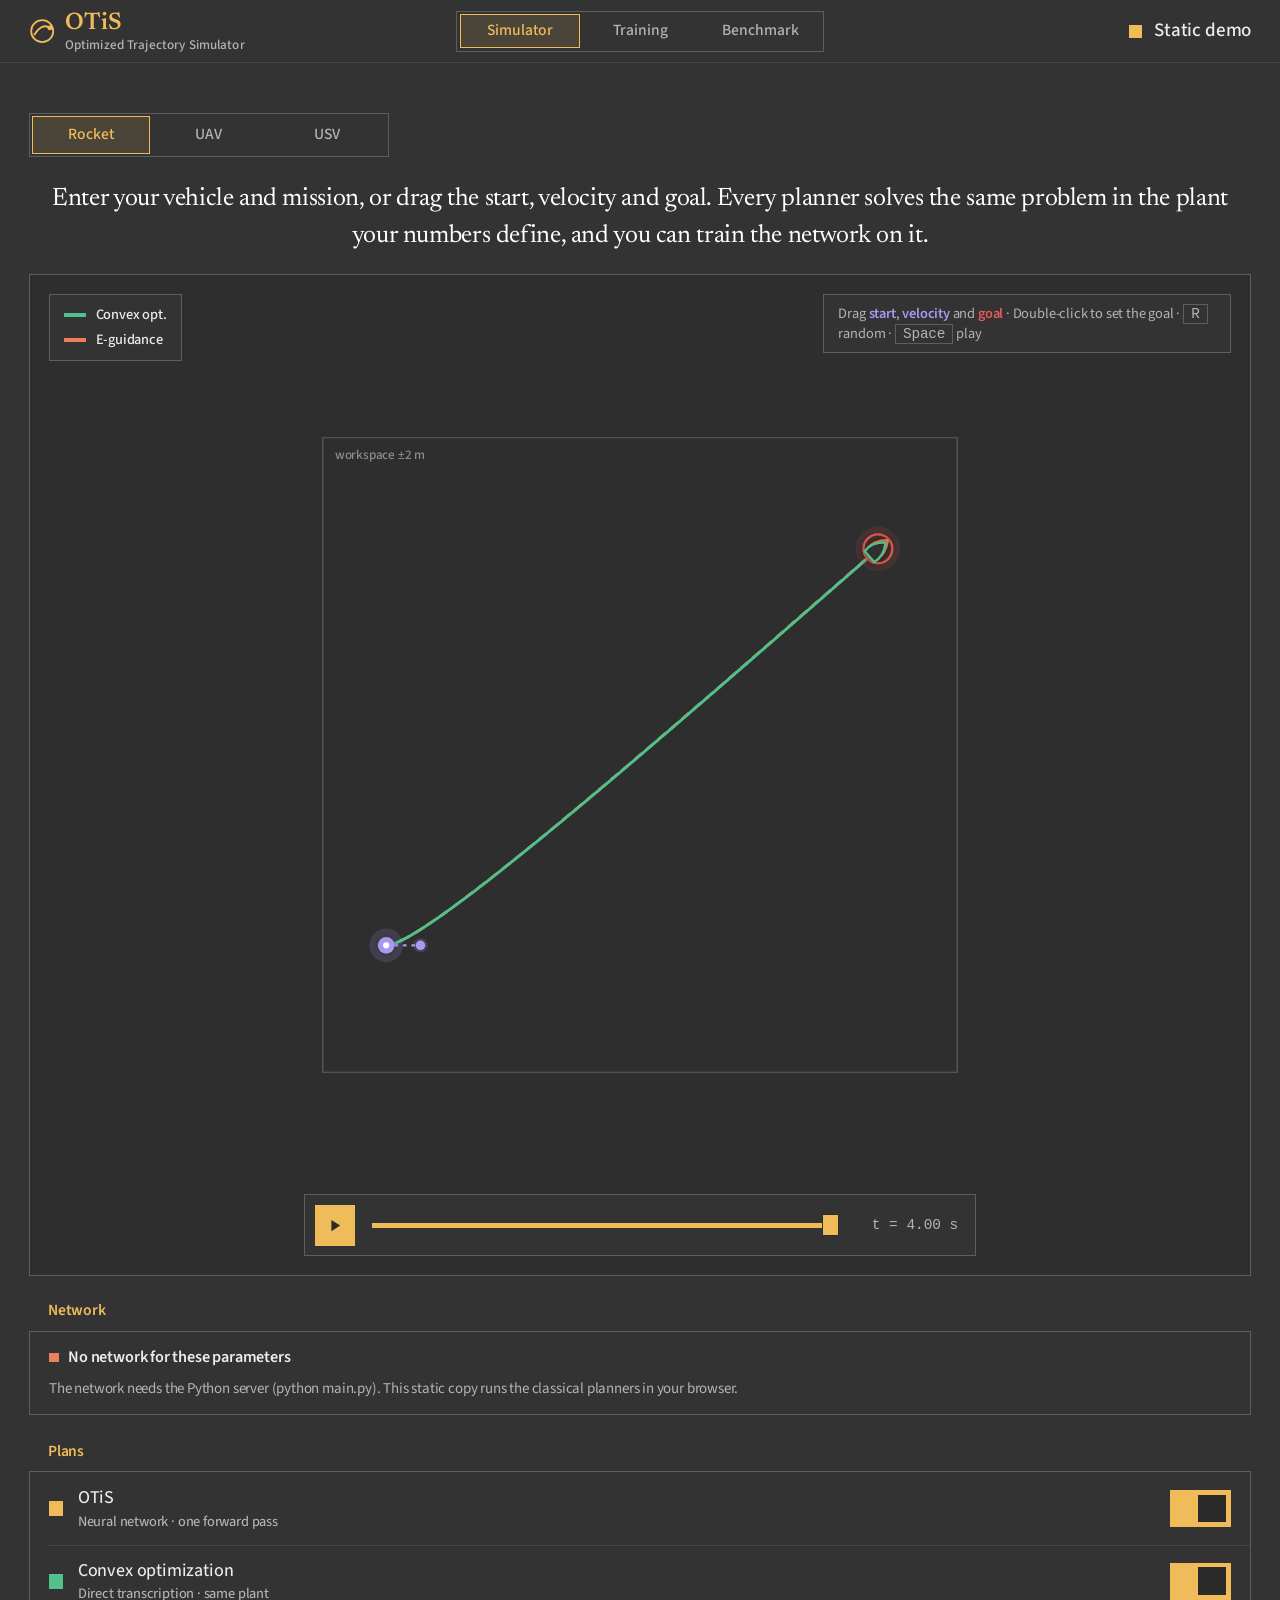
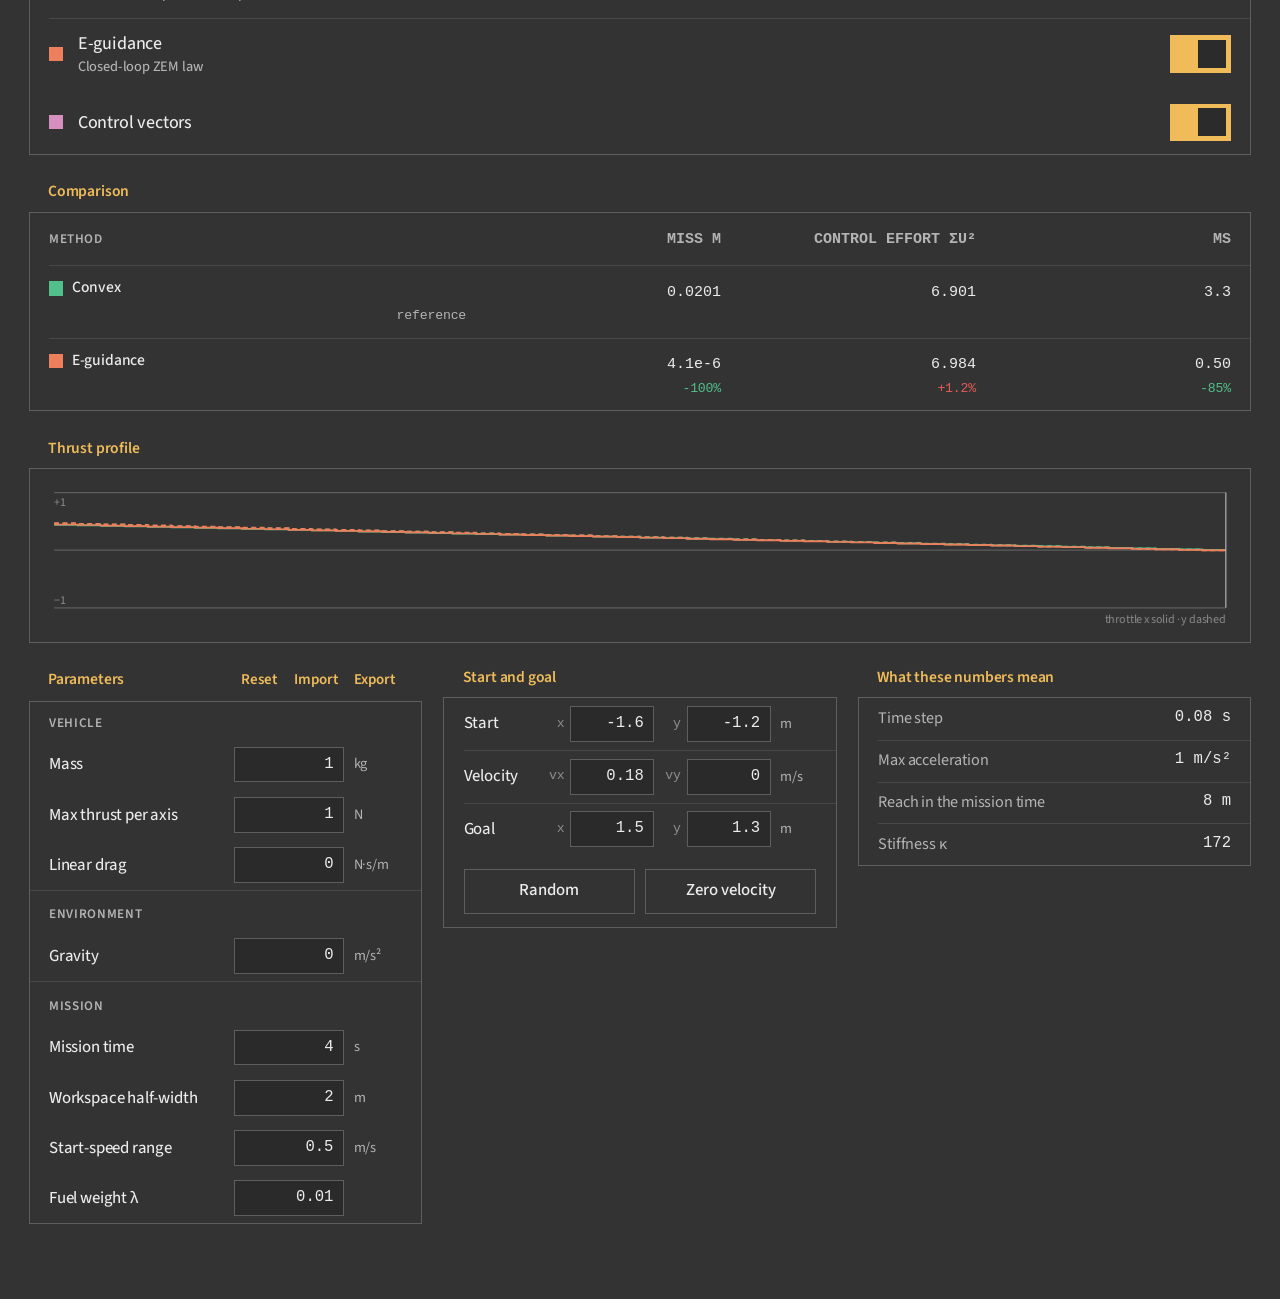
==== docs/index.html @ 578c7965 "Initial commit: OTiS (Optimized Trajectory Simulator)" ====
<!doctype html>
<html lang="en">
<head>
  <meta charset="utf-8">
  <meta name="viewport" content="width=device-width, initial-scale=1">
  <title>OTiS</title>
  <meta name="color-scheme" content="dark">
  <meta name="theme-color" content="#333333">
  <link rel="preconnect" href="https://fonts.googleapis.com">
  <link rel="preconnect" href="https://fonts.gstatic.com" crossorigin>
  <link href="https://fonts.googleapis.com/css2?family=Newsreader:opsz,wght@6..72,400..700&family=Source+Sans+3:ital,wght@0,400..700;1,400..700&display=swap" rel="stylesheet">
  <link rel="stylesheet" href="styles.css">
</head>
<body>
  <header class="navbar">
    <div class="nav-inner">
      <div class="brand">
        <svg viewBox="0 0 24 24" class="brand-mark" aria-hidden="true"><circle cx="12" cy="12" r="10" fill="none" stroke="currentColor" stroke-width="1.6"/><path d="M5 15 Q12 4 19 9" fill="none" stroke="currentColor" stroke-width="1.8" stroke-linecap="round"/><circle cx="19" cy="9" r="2.2" fill="currentColor"/></svg>
        <div class="brand-text"><span>OTiS</span><small>Optimized Trajectory Simulator</small></div>
      </div>
      <div class="segmented" id="tabs" role="tablist">
        <button role="tab" data-tab="simulator" class="active">Simulator</button>
        <button role="tab" data-tab="training">Training</button>
        <button role="tab" data-tab="benchmark">Benchmark</button>
        <span class="seg-thumb"></span>
      </div>
      <div class="status" id="status"><span class="dot"></span><span id="status-text">Connecting…</span></div>
    </div>
  </header>

  <main>
    <div class="nav-sub" id="nav-sub">
      <div class="segmented" id="vehicle-tabs" role="tablist" aria-label="Vehicle">
        <button data-vehicle="rocket" class="active">Rocket</button>
        <button data-vehicle="uav">UAV</button>
        <button data-vehicle="usv">USV</button>
        <span class="seg-thumb"></span>
      </div>
    </div>
    <!-- ======================= SIMULATOR ======================= -->
    <section class="view active" id="view-simulator">
      <div class="hero">
        <p id="sim-hero">Enter your vehicle and mission, or drag the start, velocity and goal. Every planner solves the same problem in the plant your numbers define, and you can train the network on it.</p>
      </div>
      <div class="layout three">
        <aside class="inspector params-panel" id="params-panel" aria-label="Parameters">
          <div class="group">
            <div class="group-title">Parameters
              <span class="title-actions">
                <button class="linkbtn" id="btn-reset" title="Restore this vehicle's preset">Reset</button>
                <button class="linkbtn" id="btn-import" title="Load a mission file">Import</button>
                <button class="linkbtn" id="btn-export" title="Save these parameters and the scenario as JSON">Export</button>
                <input type="file" id="import-file" accept="application/json,.json" hidden>
              </span>
            </div>
            <div id="param-groups"></div>
          </div>
          <div class="group">
            <div class="group-title">Start and goal</div>
            <div class="list">
              <div class="field-pair"><span class="pair-lab">Start</span>
                <label class="mini"><span>x</span><input class="num-in" data-sc="x0.0" type="text" inputmode="decimal"></label>
                <label class="mini"><span>y</span><input class="num-in" data-sc="x0.1" type="text" inputmode="decimal"></label><span class="unit">m</span></div>
              <div class="field-pair"><span class="pair-lab">Velocity</span>
                <label class="mini"><span>vx</span><input class="num-in" data-sc="x0.2" type="text" inputmode="decimal"></label>
                <label class="mini"><span>vy</span><input class="num-in" data-sc="x0.3" type="text" inputmode="decimal"></label><span class="unit">m/s</span></div>
              <div class="field-pair"><span class="pair-lab">Goal</span>
                <label class="mini"><span>x</span><input class="num-in" data-sc="goal.0" type="text" inputmode="decimal"></label>
                <label class="mini"><span>y</span><input class="num-in" data-sc="goal.1" type="text" inputmode="decimal"></label><span class="unit">m</span></div>
              <div class="row buttons"><button class="btn" id="btn-random">Random</button><button class="btn" id="btn-zero">Zero velocity</button></div>
            </div>
          </div>
          <div class="group">
            <div class="group-title">What these numbers mean</div>
            <div class="list" id="derived"></div>
          </div>
        </aside>

        <div class="stage card">
          <canvas id="sim-canvas"></canvas>
          <div class="legend glass" id="sim-legend"></div>
          <div class="hint glass" id="sim-hint">Drag <b class="c-start">start</b>, <b class="c-vel">velocity</b> and <b class="c-goal">goal</b> · Double-click to set the goal · <kbd>R</kbd> random · <kbd>Space</kbd> play</div>
          <div class="transport glass">
            <button class="icon-btn" id="play-btn" aria-label="Play"><svg viewBox="0 0 24 24"><path d="M8 5v14l11-7z"/></svg></button>
            <input type="range" id="time-slider" min="0" max="50" value="50" step="0.01" aria-label="Time">
            <span class="mono" id="time-label">t = 4.00 s</span>
          </div>
        </div>

        <aside class="inspector">
          <div class="group">
            <div class="group-title">Network</div>
            <div class="list" id="neural-card"></div>
          </div>

          <div class="group">
            <div class="group-title">Plans</div>
            <div class="list">
              <div id="method-list"></div>
              <label class="row"><span class="swatch thrust"></span><span class="grow">Control vectors</span><input type="checkbox" class="switch" id="show-thrust" checked></label>
            </div>
          </div>

          <div class="group">
            <div class="group-title">Comparison <span class="muted" id="opt-note"></span></div>
            <div class="list compare" id="compare"></div>
          </div>

          <div class="group">
            <div class="group-title">Thrust profile</div>
            <div class="list pad"><canvas id="thrust-canvas" height="120"></canvas></div>
          </div>

        </aside>
      </div>
    </section>

    <!-- ======================= TRAINING ======================= -->
    <section class="view" id="view-training">
      <div class="hero">
        <h1>Train a model for your vehicle.</h1>
      </div>
      <div class="layout">
        <div class="stage card">
          <canvas id="train-canvas"></canvas>
          <div class="badge glass" id="train-badge">Step 0</div>
          <div class="transport glass">
            <button class="icon-btn" id="evo-play" aria-label="Replay evolution"><svg viewBox="0 0 24 24"><path d="M8 5v14l11-7z"/></svg></button>
            <input type="range" id="evo-slider" min="0" max="0" value="0" step="1" aria-label="Training snapshot">
            <span class="mono" id="evo-label">live</span>
          </div>
        </div>
        <aside class="inspector">
          <div class="group">
            <div class="group-title">Plant <span class="muted">from the Simulator's parameters</span></div>
            <div class="list" id="train-plant"></div>
          </div>
          <div class="group">
            <div class="group-title">Model</div>
            <div class="list">
              <div class="row col">
                <div class="segmented small" id="size-seg"></div>
                <small class="muted" id="size-note"></small>
              </div>
              <div class="row"><span class="grow">Training steps</span><span class="mono" id="steps-val">6000</span></div>
              <div class="row slider-row"><input type="range" id="steps" min="500" max="30000" step="500" value="6000"></div>
              <div class="row buttons">
                <button class="btn primary" id="btn-train">Train</button>
                <button class="btn" id="btn-pause" disabled>Pause</button>
                <button class="btn" id="btn-stop" disabled>Stop</button>
              </div>
            </div>
          </div>
          <div class="group">
            <div class="group-title">Progress</div>
            <div class="list">
              <div class="row col">
                <div class="progress"><div id="progress-bar"></div></div>
              </div>
              <div class="kpis">
                <div class="kpi"><span class="kpi-val" id="k-loss">—</span><span class="kpi-lab">Validation loss</span></div>
                <div class="kpi"><span class="kpi-val" id="k-dist">—</span><span class="kpi-lab">Mean miss</span></div>
                <div class="kpi"><span class="kpi-val" id="k-rate">—</span><span class="kpi-lab">Steps / s</span></div>
                <div class="kpi"><span class="kpi-val" id="k-params">—</span><span class="kpi-lab">Parameters</span></div>
              </div>
            </div>
          </div>
          <div class="group">
            <div class="group-title">Loss <span class="muted">log scale</span></div>
            <div class="list pad"><canvas id="loss-canvas" height="180"></canvas>
              <div class="mini-legend"><span><i class="ln neural"></i>Validation loss</span><span><i class="ln convex"></i>Squared miss</span></div>
            </div>
          </div>
        </aside>
      </div>
      <div class="card table-card log-card">
        <div class="log-head">
          <h2>Training log <span class="muted" id="log-sub">updates live while training</span></h2>
          <div class="log-tools">
            <span class="muted small-lab">Every</span>
            <div class="segmented" id="log-every">
              <button data-every="100">100</button><button data-every="250" class="active">250</button><button data-every="500">500</button><button data-every="1000">1000</button>
            </div>
            <span class="muted small-lab">steps</span>
            <button class="btn" id="log-csv">Export CSV</button>
          </div>
        </div>
        <div class="table-wrap log-wrap"><table id="log-table"></table></div>
        <small class="muted log-foot">Validation metrics are measured on the same fixed set of unseen missions at every row. Δ val is the change from the row below. Time excludes compilation and pauses.</small>
      </div>
    </section>

    <!-- ======================= BENCHMARK ======================= -->
    <section class="view" id="view-benchmark">
      <div class="hero">
        <h1>Measured against the status quo.</h1>
        <p>Thousands of unseen missions, scored by the same simulator. The convex solver is how flight systems solve this class of problem. The exact optimum is the referee.</p>
      </div>
      <div id="bench-empty" class="card empty">No benchmark yet. Run <code>python main.py --benchmark</code>, then reload.</div>
      <div id="bench" hidden>
        <div class="tiles" id="bench-tiles"></div>
        <div class="card table-card">
          <h2>Problem definition</h2>
          <dl class="defs" id="problem-def"></dl>
        </div>
        <div class="card table-card">
          <h2>Head-to-head</h2>
          <div class="table-wrap"><table id="bench-table"></table></div>
        </div>
        <div class="card table-card">
          <h2>Numerical deltas</h2>
          <div class="table-wrap"><table id="delta-table"></table></div>
          <div class="delta-legend"><span><i class="good-sw"></i>green = better for the first method</span><span><i class="bad-sw"></i>red = worse for the first method</span><span class="muted">ΔJ % is a ratio of means: (mean J<sub>a</sub> − mean J<sub>b</sub>) / mean J<sub>b</sub>. Lower is better in every column.</span></div>
        </div>
        <div class="two">
          <div class="card table-card">
            <h2>Cross-validation</h2>
            <ul class="checks" id="cv-list"></ul>
          </div>
          <div class="card table-card">
            <h2>Compute per plan</h2>
            <div class="bars" id="time-bars"></div>
          </div>
        </div>
        <p class="footnote" id="bench-foot"></p>
      </div>
    </section>
  </main>

  <div class="toast glass" id="toast"></div>
  <script src="plant.js"></script>
  <script src="app.js"></script>
</body>
</html>
---- docs/styles.css ----
/* UI scale 1.2 applied to all px sizes. OTiS — charcoal #333 with a gold #f0bc5a accent and hairline outlines. */

:root {
  /* Dark charcoal page, warm gold accent, thin outlines instead of shadows
     (inspired by Wolfram|Alpha's home page). */
  --bg: #333333;
  --bg-elev: #333333;          /* boxes sit on the page, separated by a line */
  --bg-input: #2a2a2a;
  --fill: rgba(255, 255, 255, 0.06);
  --fill-2: rgba(255, 255, 255, 0.11);
  --label: #ececec;
  --label-2: #b4b4b4;
  --label-3: #8c8c8c;
  --line: #5e5e5e;             /* the thin box outline */
  --line-strong: #7a7a7a;
  --sep: #474747;              /* rows inside a box */
  --glass: #333333;
  --glass-border: #5e5e5e;
  --nav: #333333;
  --shadow: none;

  --accent: #f0bc5a;
  --on-accent: #2b2b2b;
  --blue: #f0bc5a;             /* OTiS network path = brand gold */
  --purple: #a898f2;           /* start marker, velocity */
  --green: #52c08a;            /* convex optimization */
  --orange: #ee7f5c;           /* E-guidance */
  --red: #e65b55;              /* goal */
  --pink: #d78fbd;             /* control vectors */
  --indigo: #a898f2;
  --teal: #55b6cc;             /* pursuit */
  --yellow: #f6d27f;
  --navy: #f0bc5a;

  --canvas-bg: #2e2e2e;
  --grid: rgba(255, 255, 255, 0.05);
  --grid-strong: #5e5e5e;

  --radius-xl: 0;
  --radius-l: 0;
  --radius-m: 0;
  --font: "Source Sans 3", "Segoe UI", system-ui, sans-serif;
  --serif: "Newsreader", "Iowan Old Style", "Palatino Linotype", Palatino, serif;
  --mono: ui-monospace, "SF Mono", "JetBrains Mono", Menlo, Consolas, monospace;
  --ease: cubic-bezier(.25, .1, .25, 1);
  --spring: cubic-bezier(.34, 1.36, .64, 1);
}

* { box-sizing: border-box; }
html, body { margin: 0; }
body {
  background: var(--bg);
  color: var(--label);
  font-family: var(--font);
  font-size: 18px;
  line-height: 1.4;
  letter-spacing: -0.01em;
  -webkit-font-smoothing: antialiased;
  -moz-osx-font-smoothing: grayscale;
}
button, input { font: inherit; color: inherit; }
.mono { font-family: var(--mono); font-size: 15.6px; font-variant-numeric: tabular-nums; letter-spacing: 0; }
.muted { color: var(--label-2); font-weight: 400; }
small { display: block; color: var(--label-2); font-size: 14.4px; margin-top: 1px; }
code, kbd { font-family: var(--mono); font-size: 14.4px; background: var(--fill); padding: 1px 7.2px; border-radius: 0; }

/* ---------- navigation bar (translucent material) ---------- */
.navbar {
  position: sticky; top: 0; z-index: 20;
  background: var(--nav);
  backdrop-filter: saturate(180%) blur(24px);
  -webkit-backdrop-filter: saturate(180%) blur(24px);
  border-bottom: 0.5px solid var(--sep);
}
.nav-inner {
  max-width: 1728px; margin: 0 auto; height: 62.4px; padding: 0 28.8px;
  display: grid; grid-template-columns: 1fr auto 1fr; align-items: center; gap: 19.2px;
}
.brand { display: flex; align-items: center; gap: 9.6px; font-weight: 600; font-size: 20.4px; letter-spacing: -0.02em; }
.brand-text { display: flex; flex-direction: column; line-height: 1.15; }
.brand-text span { font-family: var(--serif); font-size: 24px; letter-spacing: 0.02em; }
.brand-text small { margin: 0; font-size: 13.2px; font-weight: 500; color: var(--label-2); letter-spacing: 0.01em; }
.brand-mark { width: 26.4px; height: 26.4px; color: var(--accent); }
.status { justify-self: end; display: flex; align-items: center; gap: 9.6px; font-size: 15.6px; color: var(--label-2); }
.status .dot { width: 9.6px; height: 9.6px; border-radius: 0; background: var(--label-3); transition: background .3s; }
.status.live .dot { background: var(--green); box-shadow: 0 0 0 0 var(--green); animation: pulse 1.6s infinite; }
.status.ready .dot { background: var(--blue); }
.status.warn .dot { background: var(--orange); }
@keyframes pulse { 0% { box-shadow: 0 0 0 0 rgba(52,199,89,.5);} 70% { box-shadow: 0 0 0 8.4px rgba(52,199,89,0);} 100% { box-shadow: 0 0 0 0 rgba(52,199,89,0);} }

/* ---------- segmented control ---------- */
.segmented {
  position: relative; display: inline-grid; grid-auto-flow: column; grid-auto-columns: 1fr;
  background: var(--fill); border-radius: 0; padding: 2.4px; isolation: isolate;
}
.segmented button {
  position: relative; z-index: 1; border: 0; background: none; cursor: pointer;
  padding: 6px 21.6px; font-size: 15.6px; font-weight: 500; border-radius: 0; color: var(--label);
  transition: color .2s var(--ease); white-space: nowrap;
}
.segmented .seg-thumb {
  position: absolute; z-index: 0; top: 2.4px; bottom: 2.4px; left: 2.4px; border-radius: 0;
  background: var(--bg-elev); box-shadow: 0 3.6px 9.6px rgba(0,0,0,.12), 0 3.6px 1px rgba(0,0,0,.04);
  transition: transform .35s var(--spring), width .35s var(--spring);
}
.segmented.small { display: grid; width: 100%; }
.segmented.small button { padding: 6px 4.8px; font-size: 14.4px; min-width: 0; overflow: hidden; text-overflow: ellipsis; }
.layout > * { min-width: 0; }

/* ---------- views ---------- */
main { max-width: 1728px; margin: 0 auto; padding: 0 28.8px 76.8px; }
.view { display: none; animation: fade .45s var(--ease); }
.view.active { display: block; }
@keyframes fade { from { opacity: 0; transform: translateY(7.2px); } to { opacity: 1; transform: none; } }

.hero { text-align: center; padding: 52.8px 0 33.6px; }
.hero h1 { font-size: clamp(38.4px, 4.2vw, 62.4px); line-height: 1.07; font-weight: 650; letter-spacing: -0.025em; margin: 0 0 14.4px; font-family: var(--serif); }
.hero p { max-width: 864px; margin: 0 auto; font-size: 22.8px; line-height: 1.45; color: var(--label-2); letter-spacing: -0.015em; }

.layout { display: grid; grid-template-columns: minmax(0, 1fr) 468px; gap: 24px; align-items: start; }
@media (max-width: 1296px) { .layout { grid-template-columns: 1fr; } }

.card { background: var(--bg-elev); border-radius: 0; box-shadow: var(--shadow); }
.glass {
  background: var(--glass);
  backdrop-filter: saturate(180%) blur(28.8px);
  -webkit-backdrop-filter: saturate(180%) blur(28.8px);
  border: 0.5px solid var(--glass-border);
  box-shadow: 0 4.8px 21.6px rgba(0,0,0,.08);
}

/* ---------- stage ---------- */
.stage { position: relative; overflow: hidden; aspect-ratio: 1 / 0.82; width: 100%; }
.stage canvas { position: absolute; inset: 0; width: 100%; height: 100%; display: block; touch-action: none; }
#sim-canvas { cursor: crosshair; }
#sim-canvas.grab { cursor: grab; }
#sim-canvas.grabbing { cursor: grabbing; }
.legend { position: absolute; top: 19.2px; left: 19.2px; border-radius: 0; padding: 9.6px 14.4px; display: flex; flex-direction: column; gap: 4.8px; font-size: 14.4px; font-weight: 500; }
.legend span { display: flex; align-items: center; gap: 9.6px; }
.legend i { width: 21.6px; height: 3.6px; border-radius: 0; display: inline-block; }
.hint { position: absolute; top: 19.2px; right: 19.2px; border-radius: 0; padding: 8.4px 14.4px; font-size: 14.4px; color: var(--label-2); max-width: 408px; transition: opacity .4s; }
.hint b { font-weight: 600; }
.c-start { color: var(--purple); } .c-goal { color: var(--red); } .c-vel { color: var(--indigo); }
.badge { position: absolute; top: 19.2px; left: 19.2px; border-radius: 0; padding: 8.4px 14.4px; font-size: 15.6px; font-weight: 600; font-variant-numeric: tabular-nums; }
.transport {
  position: absolute; left: 50%; bottom: 19.2px; transform: translateX(-50%);
  width: min(672px, calc(100% - 38.4px)); border-radius: 0; padding: 9.6px 16.8px 9.6px 9.6px;
  display: flex; align-items: center; gap: 14.4px;
}
.transport .mono { min-width: 103.2px; text-align: right; color: var(--label-2); font-size: 14.4px; }
.icon-btn { width: 40.8px; height: 40.8px; border-radius: 0; border: 0; background: var(--accent); color: white; display: grid; place-items: center; cursor: pointer; flex: none; transition: transform .2s var(--spring), filter .2s; }
.icon-btn svg { width: 19.2px; height: 19.2px; fill: currentColor; }
.icon-btn:hover { filter: brightness(1.08); }
.icon-btn:active { transform: scale(.92); }

/* ---------- range slider (iOS style) ---------- */
input[type=range] { -webkit-appearance: none; appearance: none; width: 100%; height: 33.6px; background: transparent; cursor: pointer; flex: 1; --p: 100%; }
input[type=range]::-webkit-slider-runnable-track { height: 4.8px; border-radius: 0; background: linear-gradient(to right, var(--accent) var(--p), var(--fill-2) var(--p)); }
input[type=range]::-moz-range-track { height: 4.8px; border-radius: 0; background: var(--fill-2); }
input[type=range]::-moz-range-progress { height: 4.8px; border-radius: 0; background: var(--accent); }
input[type=range]::-webkit-slider-thumb { -webkit-appearance: none; width: 26.4px; height: 26.4px; margin-top: -10.8px; border-radius: 0; background: #fff; box-shadow: 0 0.5px 4.8px rgba(0,0,0,.12), 0 7.2px 15.6px rgba(0,0,0,.12), 0 0 0 .5px rgba(0,0,0,.04); transition: transform .15s var(--spring); }
input[type=range]::-moz-range-thumb { width: 26.4px; height: 26.4px; border: 0; border-radius: 0; background: #fff; box-shadow: 0 0.5px 4.8px rgba(0,0,0,.12), 0 7.2px 15.6px rgba(0,0,0,.12); }
input[type=range]:active::-webkit-slider-thumb { transform: scale(1.1); }

/* ---------- inspector: grouped inset lists ---------- */
.inspector { display: flex; flex-direction: column; gap: 26.4px; }
.group-title { font-size: 15.6px; font-weight: 600; color: var(--label); padding: 0 19.2px 8.4px; display: flex; justify-content: space-between; align-items: baseline; }
.group-title .muted { font-size: 14.4px; }
.list { background: var(--bg-elev); border-radius: 0; box-shadow: var(--shadow); overflow: hidden; }
.list.pad { padding: 14.4px 16.8px; }
.row { display: flex; align-items: center; gap: 14.4px; padding: 13.2px 19.2px; min-height: 52.8px; position: relative; }
.row + .row::before { content: ""; position: absolute; top: 0; left: 19.2px; right: 0; height: 0.5px; background: var(--sep); }
.row.col { flex-direction: column; align-items: stretch; gap: 7.2px; }
.row.slider-row { padding-top: 0; min-height: 40.8px; }
.row.slider-row::before { display: none; }
.row.buttons { gap: 9.6px; }
.row.buttons .btn { flex: 1; }
.grow { flex: 1; min-width: 0; font-weight: 450; }
label.row { cursor: pointer; }
.swatch { width: 14.4px; height: 14.4px; border-radius: 0; flex: none; }
.swatch.neural { background: var(--blue); } .swatch.convex { background: var(--green); } .swatch.eguid { background: var(--orange); } .swatch.thrust { background: var(--pink); }

/* iOS switch */
.switch { -webkit-appearance: none; appearance: none; width: 61.2px; height: 37.2px; border-radius: 0; background: var(--fill-2); position: relative; cursor: pointer; flex: none; transition: background .25s var(--ease); margin: 0; }
.switch::after { content: ""; position: absolute; top: 2.4px; left: 2.4px; width: 32.4px; height: 32.4px; border-radius: 0; background: #fff; box-shadow: 0 3.6px 9.6px rgba(0,0,0,.15), 0 3.6px 1px rgba(0,0,0,.06); transition: transform .3s var(--spring); }
.switch:checked { background: var(--green); }
.switch:checked::after { transform: translateX(24px); }

/* buttons */
.btn { border: 0; border-radius: 0; background: var(--fill); padding: 9.6px 19.2px; font-size: 16.8px; font-weight: 500; cursor: pointer; transition: transform .15s var(--spring), background .2s, opacity .2s; }
.btn:hover { background: var(--fill-2); }
.btn:active { transform: scale(.96); }
.btn.primary { background: var(--accent); color: #fff; }
.btn.primary:hover { filter: brightness(1.08); }
.btn:disabled { opacity: .4; pointer-events: none; }

/* comparison table */
.compare .row { padding: 12px 19.2px; }
.cmp-head { font-size: 13.2px; text-transform: uppercase; letter-spacing: .04em; color: var(--label-2); font-weight: 600; }
.cmp-grid { display: grid; grid-template-columns: minmax(0, 1.7fr) repeat(3, minmax(0, 1fr)); gap: 4.8px 9.6px; width: 100%; align-items: baseline; }
.cmp-grid .num { text-align: right; font-family: var(--mono); font-size: 15px; font-variant-numeric: tabular-nums; letter-spacing: 0; }
.cmp-name { display: flex; align-items: center; gap: 8.4px; font-weight: 500; font-size: 15.6px; white-space: nowrap; overflow: hidden; text-overflow: ellipsis; }
.delta { font-size: 13.2px; font-family: var(--mono); text-align: right; }
.delta.good { color: var(--green); } .delta.bad { color: var(--red); } .delta.neutral { color: var(--label-2); }

/* KPIs */
.kpis { display: grid; grid-template-columns: 1fr 1fr; border-top: 0.5px solid var(--sep); }
.kpi { padding: 14.4px 19.2px; display: flex; flex-direction: column; gap: 2.4px; }
.kpi:nth-child(odd) { border-right: 0.5px solid var(--sep); }
.kpi:nth-child(n+3) { border-top: 0.5px solid var(--sep); }
.kpi-val { font-size: 26.4px; font-weight: 600; letter-spacing: -0.02em; font-variant-numeric: tabular-nums; }
.kpi-lab { font-size: 14.4px; color: var(--label-2); }
.progress { height: 7.2px; border-radius: 0; background: var(--fill); overflow: hidden; }
.progress div { height: 100%; width: 0; background: var(--accent); border-radius: 0; transition: width .3s var(--ease); }
.mini-legend { display: flex; gap: 19.2px; font-size: 14.4px; color: var(--label-2); margin-top: 7.2px; }
.mini-legend .ln { display: inline-block; width: 16.8px; height: 3.6px; border-radius: 0; margin-right: 7.2px; vertical-align: middle; }
.ln.neural { background: var(--blue); } .ln.convex { background: var(--green); }
#thrust-canvas, #loss-canvas { width: 100%; display: block; }

/* ---------- benchmark ---------- */
.empty { padding: 57.6px; text-align: center; color: var(--label-2); }
.tiles { display: grid; grid-template-columns: repeat(4, 1fr); gap: 19.2px; margin-bottom: 24px; }
@media (max-width: 1152px) { .tiles { grid-template-columns: repeat(2, 1fr); } }
.tile { background: var(--bg-elev); border-radius: 0; box-shadow: var(--shadow); padding: 26.4px 26.4px 24px; }
.tile .t-lab { font-size: 15.6px; font-weight: 600; color: var(--label-2); }
.tile .t-val { font-size: 48px; font-weight: 700; letter-spacing: -0.035em; line-height: 1.1; margin: 9.6px 0 4.8px; font-variant-numeric: tabular-nums; }
.tile .t-sub { font-size: 15.6px; color: var(--label-2); }
.tile.blue .t-val { color: var(--blue); } .tile.green .t-val { color: var(--green); } .tile.orange .t-val { color: var(--orange); } .tile.indigo .t-val { color: var(--indigo); }
.table-card { padding: 26.4px 28.8px; margin-bottom: 24px; }
.table-card h2 { margin: 0 0 16.8px; font-size: 25.2px; font-weight: 600; letter-spacing: -0.02em; }
.table-wrap { overflow-x: auto; }
table { width: 100%; border-collapse: collapse; font-size: 16.8px; }
th { text-align: right; font-size: 14.4px; font-weight: 600; color: var(--label-2); padding: 9.6px 12px; border-bottom: 0.5px solid var(--sep); white-space: nowrap; }
td { text-align: right; padding: 13.2px 12px; border-bottom: 0.5px solid var(--sep); font-family: var(--mono); font-size: 15.6px; font-variant-numeric: tabular-nums; letter-spacing: 0; white-space: nowrap; }
th:first-child, td:first-child { text-align: left; font-family: var(--font); font-size: 16.8px; letter-spacing: -0.01em; }
td:first-child { font-weight: 500; }
tr:last-child td { border-bottom: 0; }
td.good { color: var(--green); } td.bad { color: var(--red); }
.two { display: grid; grid-template-columns: 1fr 1fr; gap: 24px; }
@media (max-width: 1152px) { .two { grid-template-columns: 1fr; } }
.checks { list-style: none; margin: 0; padding: 0; }
.checks li { display: flex; gap: 14.4px; padding: 12px 0; border-bottom: 0.5px solid var(--sep); align-items: flex-start; }
.checks li:last-child { border-bottom: 0; }
.checks .ok { width: 26.4px; height: 26.4px; border-radius: 0; background: var(--green); color: #fff; display: grid; place-items: center; flex: none; font-size: 15.6px; font-weight: 700; }
.checks .c-t { font-weight: 500; }
.checks .c-v { font-family: var(--mono); font-size: 14.4px; color: var(--label-2); }
.bars { display: flex; flex-direction: column; gap: 16.8px; }
.bar-row .bar-lab { display: flex; justify-content: space-between; font-size: 15.6px; margin-bottom: 6px; }
.bar-row .bar-lab .mono { color: var(--label-2); font-size: 14.4px; }
.bar-track { height: 12px; background: var(--fill); border-radius: 0; overflow: hidden; }
.bar-fill { height: 100%; border-radius: 0; transition: width .8s var(--ease); }
.footnote { color: var(--label-2); font-size: 15.6px; max-width: 1080px; margin: 9.6px auto 0; text-align: center; }

/* toast */
.toast { position: fixed; left: 50%; bottom: 33.6px; transform: translate(-50%, 24px); opacity: 0; border-radius: 0; padding: 12px 21.6px; font-size: 16.8px; font-weight: 500; pointer-events: none; transition: all .35s var(--spring); z-index: 50; }
.toast.show { opacity: 1; transform: translate(-50%, 0); }

@media (prefers-reduced-motion: reduce) { * { animation: none !important; transition: none !important; } }
@media (max-width: 768px) {
  .nav-inner { grid-template-columns: auto 1fr; padding: 0 19.2px; }
  .status { display: none; }
  main { padding: 0 19.2px 57.6px; }
  .hint { display: none; }
}


.vehicle-bar { display: flex; flex-direction: column; align-items: center; gap: 14.4px; margin: 0 0 26.4px; }
.vehicle-blurb { max-width: 864px; margin: 0; font-size: 18px; line-height: 1.45; color: var(--label-2); text-align: center; }
.swatch.pursuit { background: var(--teal); }

/* ---------- parameters panel ---------- */
.layout.three { grid-template-columns: 360px minmax(0, 1fr) 432px; }
@media (max-width: 1584px) {
  .layout.three { grid-template-columns: minmax(0, 1fr) 432px; }
  .layout.three .params-panel { grid-column: 1 / -1; order: 3; display: grid; grid-template-columns: repeat(auto-fit, minmax(360px, 1fr)); align-items: start; }
}
@media (max-width: 1296px) { .layout.three { grid-template-columns: 1fr; } }
.params-panel { gap: 21.6px; }
.title-actions { display: flex; gap: 2.4px; }
.linkbtn { border: 0; background: none; color: var(--accent); font-size: 15px; font-weight: 600; padding: 2.4px 7.2px; border-radius: 0; cursor: pointer; }
.linkbtn:hover { background: var(--fill); }
.param-sub { font-size: 13.2px; font-weight: 600; letter-spacing: .05em; text-transform: uppercase; color: var(--label-2); padding: 14.4px 19.2px 7.2px; }
.param-sub:first-child { padding-top: 12px; }
.param-list + .param-sub { border-top: 0.5px solid var(--sep); }
.field { display: grid; grid-template-columns: minmax(0, 1fr) 110.4px 52.8px; align-items: center; gap: 9.6px; padding: 7.2px 14.4px 7.2px 19.2px; min-height: 48px; }
.field-lab { font-size: 16.8px; font-weight: 450; line-height: 1.2; cursor: help; text-decoration: underline dotted transparent; text-underline-offset: 3.6px; }
.field-lab:hover { text-decoration-color: var(--label-3); }
.field .unit, .field-pair .unit { font-size: 14.4px; color: var(--label-2); white-space: nowrap; }
.num-in {
  width: 100%; min-width: 0; border: 0.5px solid transparent; border-radius: 0; background: var(--fill);
  padding: 6px 9.6px; text-align: right; font-family: var(--mono); font-size: 15.6px; font-variant-numeric: tabular-nums;
  letter-spacing: 0; outline: none; transition: background .15s, box-shadow .15s, border-color .15s;
}
.num-in:hover { background: var(--fill-2); }
.num-in:focus { background: var(--bg); border-color: var(--accent); box-shadow: 0 0 0 3.6px rgba(85, 85, 85, .18); }
.num-in.invalid { border-color: var(--red); box-shadow: 0 0 0 3.6px rgba(139, 58, 42, .18); }
.num-in.edited { font-weight: 600; }
.num-in:disabled { opacity: .55; cursor: not-allowed; }
.field-note { grid-column: 1 / -1; font-size: 13.8px; color: var(--red); margin-top: -2.4px; }
.field-pair { display: grid; grid-template-columns: 74.4px 1fr 1fr 40.8px; gap: 9.6px; align-items: center; padding: 8.4px 14.4px 8.4px 19.2px; position: relative; }
.field-pair + .field-pair::before { content: ""; position: absolute; top: 0; left: 19.2px; right: 0; height: 0.5px; background: var(--sep); }
.pair-lab { font-size: 16.8px; font-weight: 450; }
.mini { display: flex; align-items: center; gap: 6px; min-width: 0; }
.mini > span { font-size: 13.2px; color: var(--label-3); font-family: var(--mono); width: 16.8px; text-align: right; flex: none; }
.drow { display: flex; justify-content: space-between; gap: 14.4px; padding: 9.6px 19.2px; font-size: 16.2px; position: relative; }
.drow + .drow::before { content: ""; position: absolute; top: 0; left: 19.2px; right: 0; height: 0.5px; background: var(--sep); }
.drow .mono { color: var(--label); }
.drow .dlab { color: var(--label-2); }
.notes { padding: 9.6px 19.2px 14.4px; display: flex; flex-direction: column; gap: 7.2px; border-top: 0.5px solid var(--sep); }
.note { font-size: 15px; line-height: 1.35; padding: 8.4px 12px; border-radius: 0; background: rgba(181, 106, 60, .12); color: var(--label); }
.note.ok { background: rgba(61, 92, 74, .12); }
.note.info { background: var(--fill); color: var(--label-2); }
.neural-body { padding: 14.4px 19.2px; display: flex; flex-direction: column; gap: 9.6px; font-size: 16.2px; }
.neural-body .state { display: flex; align-items: center; gap: 9.6px; font-weight: 600; }
.neural-body .state i { width: 9.6px; height: 9.6px; border-radius: 0; background: var(--label-3); flex: none; }
.neural-body .state.on i { background: var(--green); }
.neural-body .state.live i { background: var(--green); animation: pulse 1.6s infinite; }
.neural-body .state.off i { background: var(--orange); }
.neural-body p { margin: 0; color: var(--label-2); font-size: 15px; }
.neural-body .btn { align-self: flex-start; }
.plant-summary { padding: 12px 19.2px 14.4px; display: flex; flex-wrap: wrap; gap: 7.2px; }
.chip { font-size: 14.4px; font-family: var(--mono); background: var(--fill); border-radius: 0; padding: 3.6px 9.6px; letter-spacing: 0; white-space: nowrap; }
.chip b { font-family: var(--font); font-weight: 600; margin-right: 4.8px; letter-spacing: -0.01em; }


/* ---------- outlined, shadowless theme ---------- */
.navbar { background: var(--bg); backdrop-filter: none; -webkit-backdrop-filter: none; border-bottom: 1px solid var(--sep); }
.brand-mark, .brand-text span { color: var(--accent); }
.card, .list, .tile, .glass { background: var(--bg-elev); box-shadow: none; border: 1px solid var(--line); backdrop-filter: none; -webkit-backdrop-filter: none; }
.glass { background: rgba(51, 51, 51, 0.94); }
.stage.card { background: var(--canvas-bg); }
.hero h1 { color: var(--label); font-weight: 500; }
.hero p { font-family: var(--serif); font-style: italic; font-weight: 300; color: var(--label-2); }
.group-title { color: var(--accent); font-weight: 600; }
.group-title .muted { color: var(--label-3); }

/* segmented: dark pill track, active segment outlined in gold */
.segmented { background: transparent; border: 1px solid var(--line); padding: 2.4px; }
.segmented .seg-thumb { background: rgba(240, 188, 90, 0.12); box-shadow: none; border: 1px solid var(--accent); }
.segmented button { color: var(--label-2); }
.segmented button.active { color: var(--accent); }

/* buttons */
.btn { background: transparent; border: 1px solid var(--line); color: var(--label); }
.btn:hover { background: var(--fill); border-color: var(--line-strong); }
.btn.primary { background: var(--accent); border-color: var(--accent); color: var(--on-accent); font-weight: 600; }
.btn.primary:hover { filter: brightness(1.06); background: var(--accent); }
.icon-btn { color: var(--on-accent); }
.linkbtn { color: var(--accent); }

/* switch: outlined track, gold when on */
.switch { background: transparent; border: 1px solid var(--line-strong); }
.switch::after { background: var(--label-2); box-shadow: none; top: 3.6px; left: 3.6px; width: 27.6px; height: 27.6px; }
.switch:checked { background: var(--accent); border-color: var(--accent); }
.switch:checked::after { background: var(--on-accent); }

/* sliders */
input[type=range]::-webkit-slider-thumb { background: var(--accent); box-shadow: none; border: 1px solid var(--on-accent); width: 16.8px; height: 21.6px; margin-top: -8.4px; }
input[type=range]::-moz-range-thumb { background: var(--accent); box-shadow: none; border: 1px solid var(--on-accent); width: 16.8px; height: 21.6px; }

/* inputs: dark field, thin line, gold focus ring like a search box */
.num-in { background: var(--bg-input); border: 1px solid var(--line); color: var(--label); }
.num-in:hover { background: var(--bg-input); border-color: var(--line-strong); }
.num-in:focus { background: var(--bg-input); border-color: var(--accent); box-shadow: 0 0 0 1px var(--accent); }
.num-in.invalid { border-color: var(--red); box-shadow: 0 0 0 1px var(--red); }
.num-in.edited { color: var(--accent); }

/* notes, chips, progress */
.note { background: transparent; border: 1px solid rgba(238, 127, 92, 0.55); color: var(--label); }
.note.ok { border-color: rgba(82, 192, 138, 0.55); }
.note.info { background: transparent; border: 1px solid var(--line); color: var(--label-2); }
.chip { background: transparent; border: 1px solid var(--line); }
.progress { background: var(--bg-input); border: 1px solid var(--sep); }
.bar-track { background: var(--bg-input); }
.checks .ok { color: var(--on-accent); }
kbd, code { background: transparent; border: 1px solid var(--line); }
.status.ready .dot { background: var(--accent); }
.kpis, .kpi, .kpi:nth-child(odd), .kpi:nth-child(n+3), .notes, .param-list + .param-sub { border-color: var(--sep); }
.toast { color: var(--label); }


/* ---------- training log ---------- */
.log-card { margin-top: 24px; }
.log-head { display: flex; align-items: center; justify-content: space-between; gap: 19.2px; flex-wrap: wrap; margin-bottom: 14.4px; }
.log-head h2 { margin: 0; }
.log-head h2 .muted { font-size: 15.6px; font-weight: 400; letter-spacing: 0; margin-left: 9.6px; color: var(--label-3); }
.log-tools { display: flex; align-items: center; gap: 9.6px; }
.log-tools .segmented button { padding: 4.8px 14.4px; font-size: 15px; }
.small-lab { font-size: 15px; color: var(--label-3); }
.log-wrap { max-height: 432px; overflow-y: auto; border: 1px solid var(--sep); }
#log-table th { position: sticky; top: 0; background: var(--bg); z-index: 1; }
#log-table td { padding: 8.4px 12px; }
#log-table tr.latest td { color: var(--accent); }
#log-table tr.fresh td { animation: logflash 1.2s var(--ease); }
@keyframes logflash { from { background: rgba(240, 188, 90, 0.16); } to { background: transparent; } }
#log-table td.empty { text-align: left; color: var(--label-3); font-family: var(--font); }
.log-foot { display: block; margin-top: 12px; font-size: 14.4px; }


/* ---------- vehicle bar under the logo ---------- */
.nav-sub { padding: 18px 0 0; display: flex; align-items: center; }
.nav-sub.hidden { display: none; }
.nav-sub .segmented button { padding: 6px 22px; font-size: 15.6px; }
.hero { padding-top: 28px; }

/* larger status marker, top right */
.status { font-size: 19px; gap: 12px; color: var(--label); font-weight: 500; }
.status .dot { width: 13px; height: 13px; }
/* simulator intro: white, upright */
#sim-hero { color: #ffffff; font-style: normal; font-weight: 400; }

/* vehicle bar = parameters column width; training badge matches it */
:root { --side-w: 360px; --bar-h: 44px; }
.nav-sub { padding: 34px 0 0; }
.nav-sub .segmented { width: var(--side-w); height: var(--bar-h); box-sizing: border-box; }
.nav-sub .segmented button { padding: 0 8px; }
.view > .hero:first-child { padding-top: 22px; padding-bottom: 22px; }
#train-badge { width: var(--side-w); height: var(--bar-h); box-sizing: border-box; display: flex; align-items: center; justify-content: center; padding: 0 12px; white-space: nowrap; }
#sim-hero { font-size: 25.2px; max-width: 1000px; }
@media (max-width: 640px) { :root { --side-w: 100%; } }

/* intro sentence spans exactly the simulation column */
#view-simulator > .hero { display: grid; grid-template-columns: var(--side-w) minmax(0, 1fr) 432px; gap: 24px; text-align: center; }
#view-simulator > .hero #sim-hero { grid-column: 2; max-width: none; margin: 0; }
@media (max-width: 1584px) {
  #view-simulator > .hero { grid-template-columns: minmax(0, 1fr) 432px; }
  #view-simulator > .hero #sim-hero { grid-column: 1; }
}
@media (max-width: 1296px) { #view-simulator > .hero { grid-template-columns: 1fr; } }

/* badge: right edge flush with the vehicle bar (stage inset is 19.2px) */
#train-badge { width: calc(var(--side-w) - 20.2px); padding: 0 6px; font-size: 15px; }

/* vehicle bar sits in the title row, left column; no whitespace above the row */
.view > .hero:first-child { padding-top: 16px; padding-bottom: 20px; }
.view > .hero .nav-sub { padding: 0; grid-column: 1; grid-row: 1; align-self: center; justify-self: start; }
#view-simulator > .hero #sim-hero { grid-row: 1; }
#view-training > .hero { display: grid; grid-template-columns: var(--side-w) minmax(0, 1fr) var(--side-w); gap: 24px; align-items: center; }
#view-training > .hero h1 { grid-column: 2; grid-row: 1; margin: 0; }
@media (max-width: 1584px) {
  #view-simulator > .hero { grid-template-columns: var(--side-w) minmax(0, 1fr); }
  #view-simulator > .hero #sim-hero { grid-column: 2; }
}
@media (max-width: 1296px) {
  #view-simulator > .hero, #view-training > .hero { grid-template-columns: 1fr; }
  #view-simulator > .hero #sim-hero, #view-training > .hero h1 { grid-column: 1; grid-row: 2; }
}

/* equal space above and below the intro; Training title gets the same visible top gap
   (24px offsets the h1's tighter line-height vs. the intro's 1.45) */
#view-simulator > .hero { padding-top: 49.6px; padding-bottom: 20px; }
#view-training > .hero { padding-top: 53.6px; }
#view-benchmark > .hero { padding-top: 53.6px; }


/* ---------- benchmark: problem definition + delta legend ---------- */
.defs { margin: 0; display: grid; grid-template-columns: 1fr; border-top: 1px solid var(--sep); }
.defs > div { display: grid; grid-template-columns: 200px minmax(0, 1fr); gap: 16px; padding: 10px 0; border-bottom: 1px solid var(--sep); }
.defs > div:last-child { border-bottom: 0; }
.defs dt { color: var(--accent); font-weight: 600; font-size: 15px; }
.defs dd { margin: 0; color: var(--label); font-size: 15.6px; line-height: 1.45; }
@media (max-width: 768px) { .defs > div { grid-template-columns: 1fr; gap: 4px; } }
.delta-legend { display: flex; flex-wrap: wrap; gap: 8px 22px; margin-top: 14px; font-size: 14px; color: var(--label-2); align-items: center; }
.delta-legend i { display: inline-block; width: 12px; height: 12px; margin-right: 7px; vertical-align: -1px; }
.delta-legend .good-sw { background: var(--green); }
.delta-legend .bad-sw { background: var(--red); }
.delta-legend .muted { color: var(--label-3); }
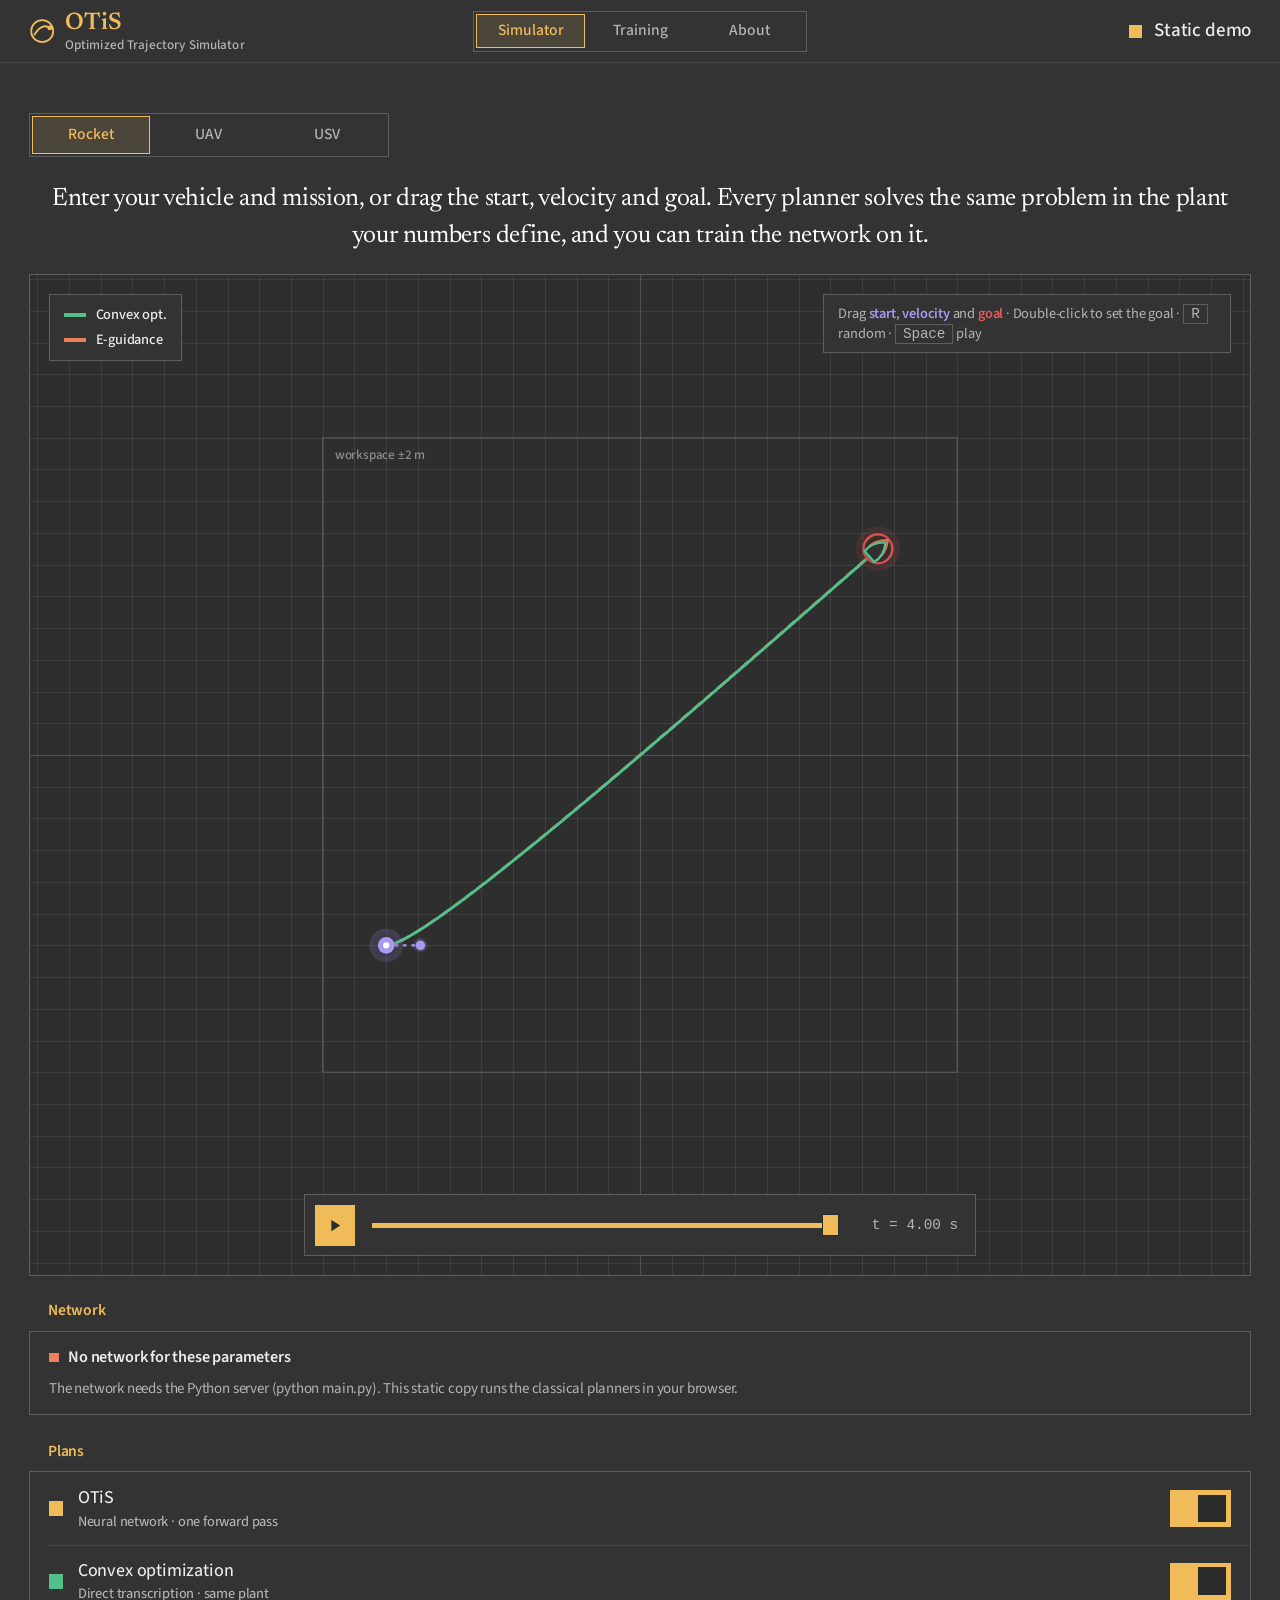
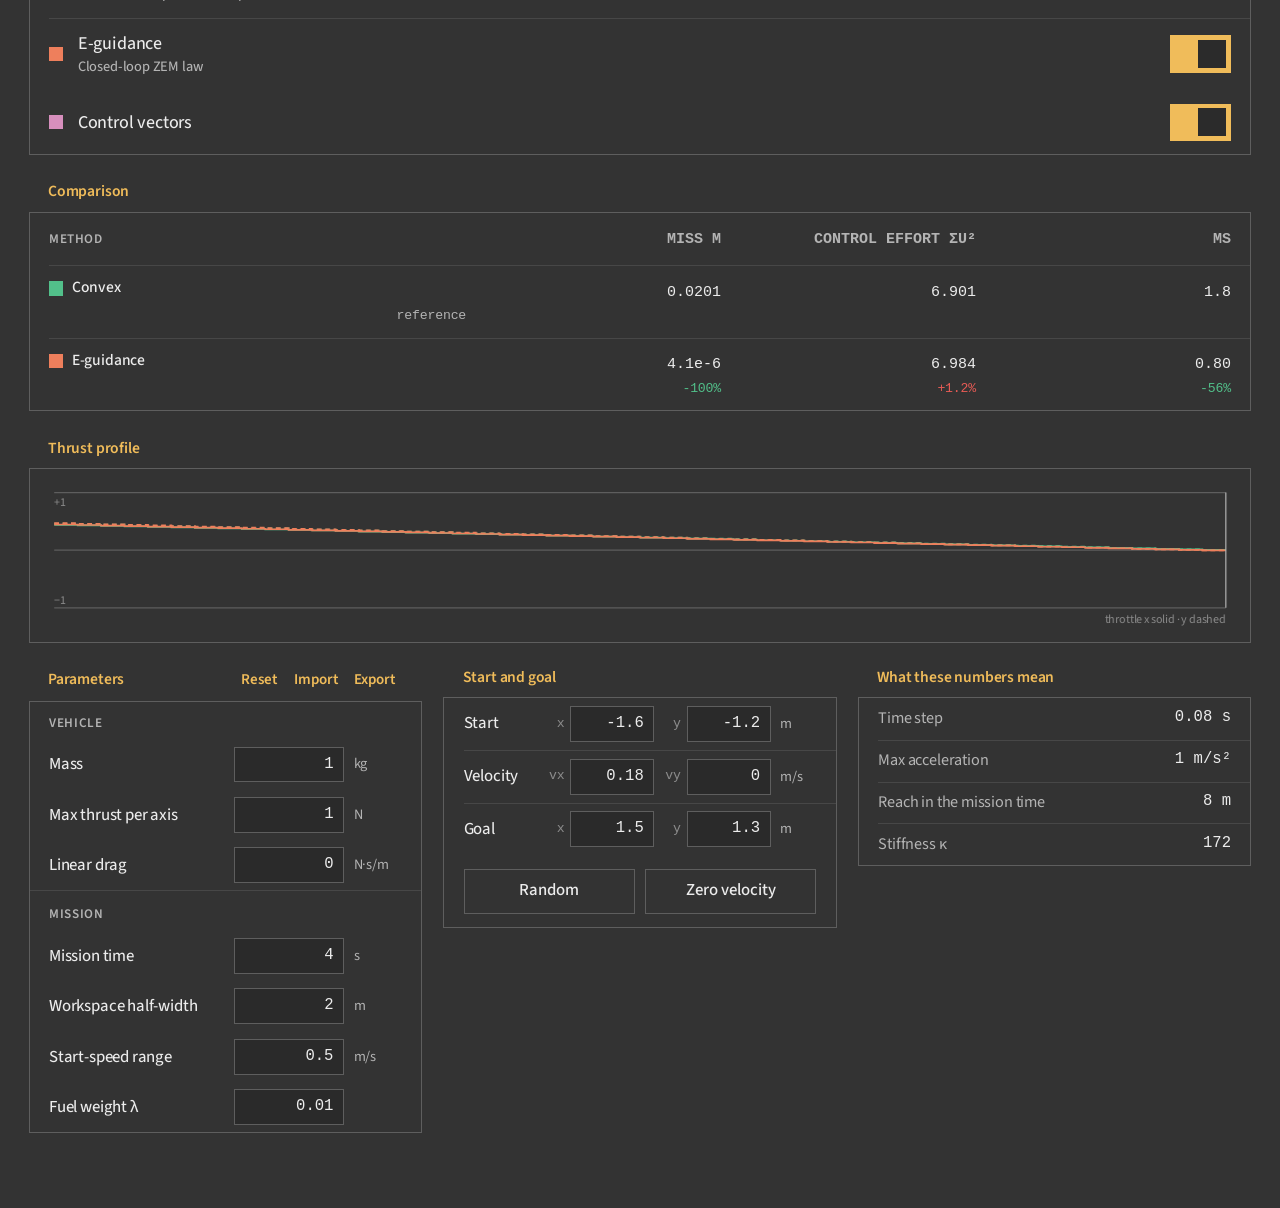
==== commit 1300f82e: "Update UI, hide gravity, and add slide-ready benchmark export. Replace the in-app Benchmark tab with" ====
--- a/docs/index.html
+++ b/docs/index.html
@@ -21,7 +21,7 @@
       <div class="segmented" id="tabs" role="tablist">
         <button role="tab" data-tab="simulator" class="active">Simulator</button>
         <button role="tab" data-tab="training">Training</button>
-        <button role="tab" data-tab="benchmark">Benchmark</button>
+        <button role="tab" data-tab="about">About</button>
         <span class="seg-thumb"></span>
       </div>
       <div class="status" id="status"><span class="dot"></span><span id="status-text">Connecting…</span></div>
@@ -190,39 +190,59 @@
       </div>
     </section>
 
-    <!-- ======================= BENCHMARK ======================= -->
-    <section class="view" id="view-benchmark">
+    <!-- ======================= ABOUT ======================= -->
+    <section class="view" id="view-about">
       <div class="hero">
-        <h1>Measured against the status quo.</h1>
-        <p>Thousands of unseen missions, scored by the same simulator. The convex solver is how flight systems solve this class of problem. The exact optimum is the referee.</p>
-      </div>
-      <div id="bench-empty" class="card empty">No benchmark yet. Run <code>python main.py --benchmark</code>, then reload.</div>
-      <div id="bench" hidden>
-        <div class="tiles" id="bench-tiles"></div>
-        <div class="card table-card">
-          <h2>Problem definition</h2>
-          <dl class="defs" id="problem-def"></dl>
-        </div>
-        <div class="card table-card">
-          <h2>Head-to-head</h2>
-          <div class="table-wrap"><table id="bench-table"></table></div>
-        </div>
-        <div class="card table-card">
-          <h2>Numerical deltas</h2>
-          <div class="table-wrap"><table id="delta-table"></table></div>
-          <div class="delta-legend"><span><i class="good-sw"></i>green = better for the first method</span><span><i class="bad-sw"></i>red = worse for the first method</span><span class="muted">ΔJ % is a ratio of means: (mean J<sub>a</sub> − mean J<sub>b</sub>) / mean J<sub>b</sub>. Lower is better in every column.</span></div>
-        </div>
-        <div class="two">
-          <div class="card table-card">
-            <h2>Cross-validation</h2>
-            <ul class="checks" id="cv-list"></ul>
-          </div>
-          <div class="card table-card">
-            <h2>Compute per plan</h2>
-            <div class="bars" id="time-bars"></div>
-          </div>
-        </div>
-        <p class="footnote" id="bench-foot"></p>
+        <h1>How OTiS works.</h1>
+      </div>
+      <div class="about">
+        <div class="card about-lead">
+          <p>OTiS plans a vehicle's whole maneuver in one step. You give it where the vehicle is, how fast it is moving and where it has to be. A neural network answers with a complete plan: 50 thrust commands, one for each moment of the mission.</p>
+          <p>The network is not trained on examples. It learns by flying practice missions through a physics simulator and measuring, exactly, how every command it chose affected the miss and the fuel. There is no dataset to collect and no trial-and-error reinforcement learning.</p>
+        </div>
+
+        <div class="group-title about-h">The training loop</div>
+        <ol class="steps">
+          <li><span class="n">1</span><div><b>Describe the vehicle</b><p>Mass, thrust, drag, gravity, mission time and workspace, or a preset. This defines the physics; it is the only input OTiS needs.</p></div></li>
+          <li><span class="n">2</span><div><b>Invent missions</b><p>Each step draws 1,024 random starts, velocities and goals inside the workspace. The simulator is the data source.</p></div></li>
+          <li><span class="n">3</span><div><b>Plan and fly</b><p>The network outputs a thrust plan for each mission, and the plans are flown through a differentiable RK4 simulator.</p></div></li>
+          <li><span class="n">4</span><div><b>Score</b><p>Every flight gets one number: J = miss² + λ·control effort. Small λ favors accuracy; large λ saves fuel.</p></div></li>
+          <li><span class="n">5</span><div><b>Learn exactly</b><p>Because the simulator is differentiable, the exact gradient of J flows back through every integration step into the network's weights.</p></div></li>
+        </ol>
+        <p class="about-note">After training, a new mission costs a single forward pass: about a millisecond for one plan, and thousands of plans at once on a GPU.</p>
+
+        <div class="about-grid">
+          <div class="card about-card">
+            <div class="group-title">The physics</div>
+            <p>Thrust-driven vehicles (Rocket, UAV, USV) are a point mass in a plane, state [x, y, v<sub>x</sub>, v<sub>y</sub>]:</p>
+            <p class="eq">v̇ = (F<sub>max</sub>/m)·u − (c/m)·v − [0, g]</p>
+            <p>The throttle u is limited to [−1, 1] on each axis. A mission is 50 commands spread evenly over the mission time, each held for one step and integrated with fourth-order Runge–Kutta. Units are SI.</p>
+          </div>
+          <div class="card about-card">
+            <div class="group-title">The network</div>
+            <p>A residual multilayer perceptron: pre-LayerNorm blocks with GELU and skip connections, from 0.6 M to 51 M parameters.</p>
+            <p>It is given physics-informed inputs: positions and velocities scaled to the workspace, and the zero-effort miss, which is where the vehicle would end up if it never fired. Its output passes through tanh, so every command stays inside the thrust limit.</p>
+          </div>
+          <div class="card about-card">
+            <div class="group-title">What it is compared with</div>
+            <p><b>Convex optimization</b> (CVXPY + Clarabel): the way flight systems such as G-FOLD solve this class of problem, re-solved for every mission.</p>
+            <p><b>Apollo E-guidance</b>: the classic closed-form steering law, which steers for an exact rendezvous and spends more control effort to get it.</p>
+            <p><b>Exact optimum</b>: because this plant is linear, the true best plan can be computed, so the network's distance from optimal is measured, not estimated.</p>
+          </div>
+          <div class="card about-card">
+            <div class="group-title">One network per plant</div>
+            <p>A trained network is valid only for the physics and objective it learned: thrust-to-mass, gravity, drag-to-mass, mission time and λ. OTiS fingerprints each network with those values and shows it only when they match. Change a parameter and the Simulator offers to train a new one.</p>
+            <p>The stiffness κ in the Simulator predicts how hard that training will be. High thrust-to-weight with a small λ learns slowest.</p>
+          </div>
+          <div class="card about-card">
+            <div class="group-title">Honest limits</div>
+            <p>Training covers linear thrust plants today. Missing the target is penalized rather than forbidden, so the network trades a small miss for less effort, while E-guidance hits exactly. A network carries no hard guarantee; a solver does. The network's case is a fixed, tiny cost per plan that stays fixed as problems grow harder.</p>
+          </div>
+          <div class="card about-card">
+            <div class="group-title">Built with</div>
+            <p>JAX, Flax and Optax for the simulator, network and training (on an RTX 5070 Ti through WSL2); CVXPY with Clarabel and OSQP for the solvers; SciPy for an independent integrator check. The interface is plain HTML, CSS and JavaScript with no build step.</p>
+          </div>
+        </div>
       </div>
     </section>
   </main>
--- a/docs/styles.css
+++ b/docs/styles.css
@@ -450,7 +450,7 @@
    (24px offsets the h1's tighter line-height vs. the intro's 1.45) */
 #view-simulator > .hero { padding-top: 49.6px; padding-bottom: 20px; }
 #view-training > .hero { padding-top: 53.6px; }
-#view-benchmark > .hero { padding-top: 53.6px; }
+#view-about > .hero { padding-top: 53.6px; }
 
 
 /* ---------- benchmark: problem definition + delta legend ---------- */
@@ -465,3 +465,26 @@
 .delta-legend .good-sw { background: var(--green); }
 .delta-legend .bad-sw { background: var(--red); }
 .delta-legend .muted { color: var(--label-3); }
+
+
+/* ---------- about ---------- */
+.about { max-width: 1240px; margin: 0 auto; }
+.about p { margin: 0 0 12px; font-size: 17.5px; line-height: 1.55; color: var(--label); }
+.about p:last-child { margin-bottom: 0; }
+.about-lead { padding: 28px 32px; margin-bottom: 34px; }
+.about-lead p { font-size: 20px; }
+.about-h { margin: 0 0 14px; font-size: 16px; }
+.steps { list-style: none; margin: 0; padding: 0; display: grid; grid-template-columns: repeat(5, 1fr); gap: 16px; }
+.steps li { border: 1px solid var(--line); padding: 18px 18px 20px; display: flex; flex-direction: column; gap: 12px; }
+.steps .n { width: 34px; height: 34px; display: grid; place-items: center; background: var(--accent); color: var(--on-accent); font-weight: 700; font-size: 17px; }
+.steps b { display: block; font-size: 18px; margin-bottom: 6px; }
+.steps p { font-size: 15.6px; color: var(--label-2); margin: 0; }
+.about-note { margin: 16px 0 34px !important; color: var(--label-2) !important; font-family: var(--serif); font-style: italic; font-size: 19px !important; text-align: center; }
+.about-grid { display: grid; grid-template-columns: repeat(2, 1fr); gap: 20px; }
+.about-card { padding: 22px 26px; }
+.about-card .group-title { margin: 0 0 12px; font-size: 16px; }
+.about-card p { font-size: 16.5px; }
+.about-card b { color: var(--label); }
+.about .eq { font-family: var(--serif); font-size: 22px; text-align: center; padding: 12px 0; border-top: 1px solid var(--sep); border-bottom: 1px solid var(--sep); }
+@media (max-width: 1100px) { .steps { grid-template-columns: repeat(2, 1fr); } }
+@media (max-width: 768px) { .steps, .about-grid { grid-template-columns: 1fr; } .about-lead { padding: 20px; } .about-lead p { font-size: 18px; } }
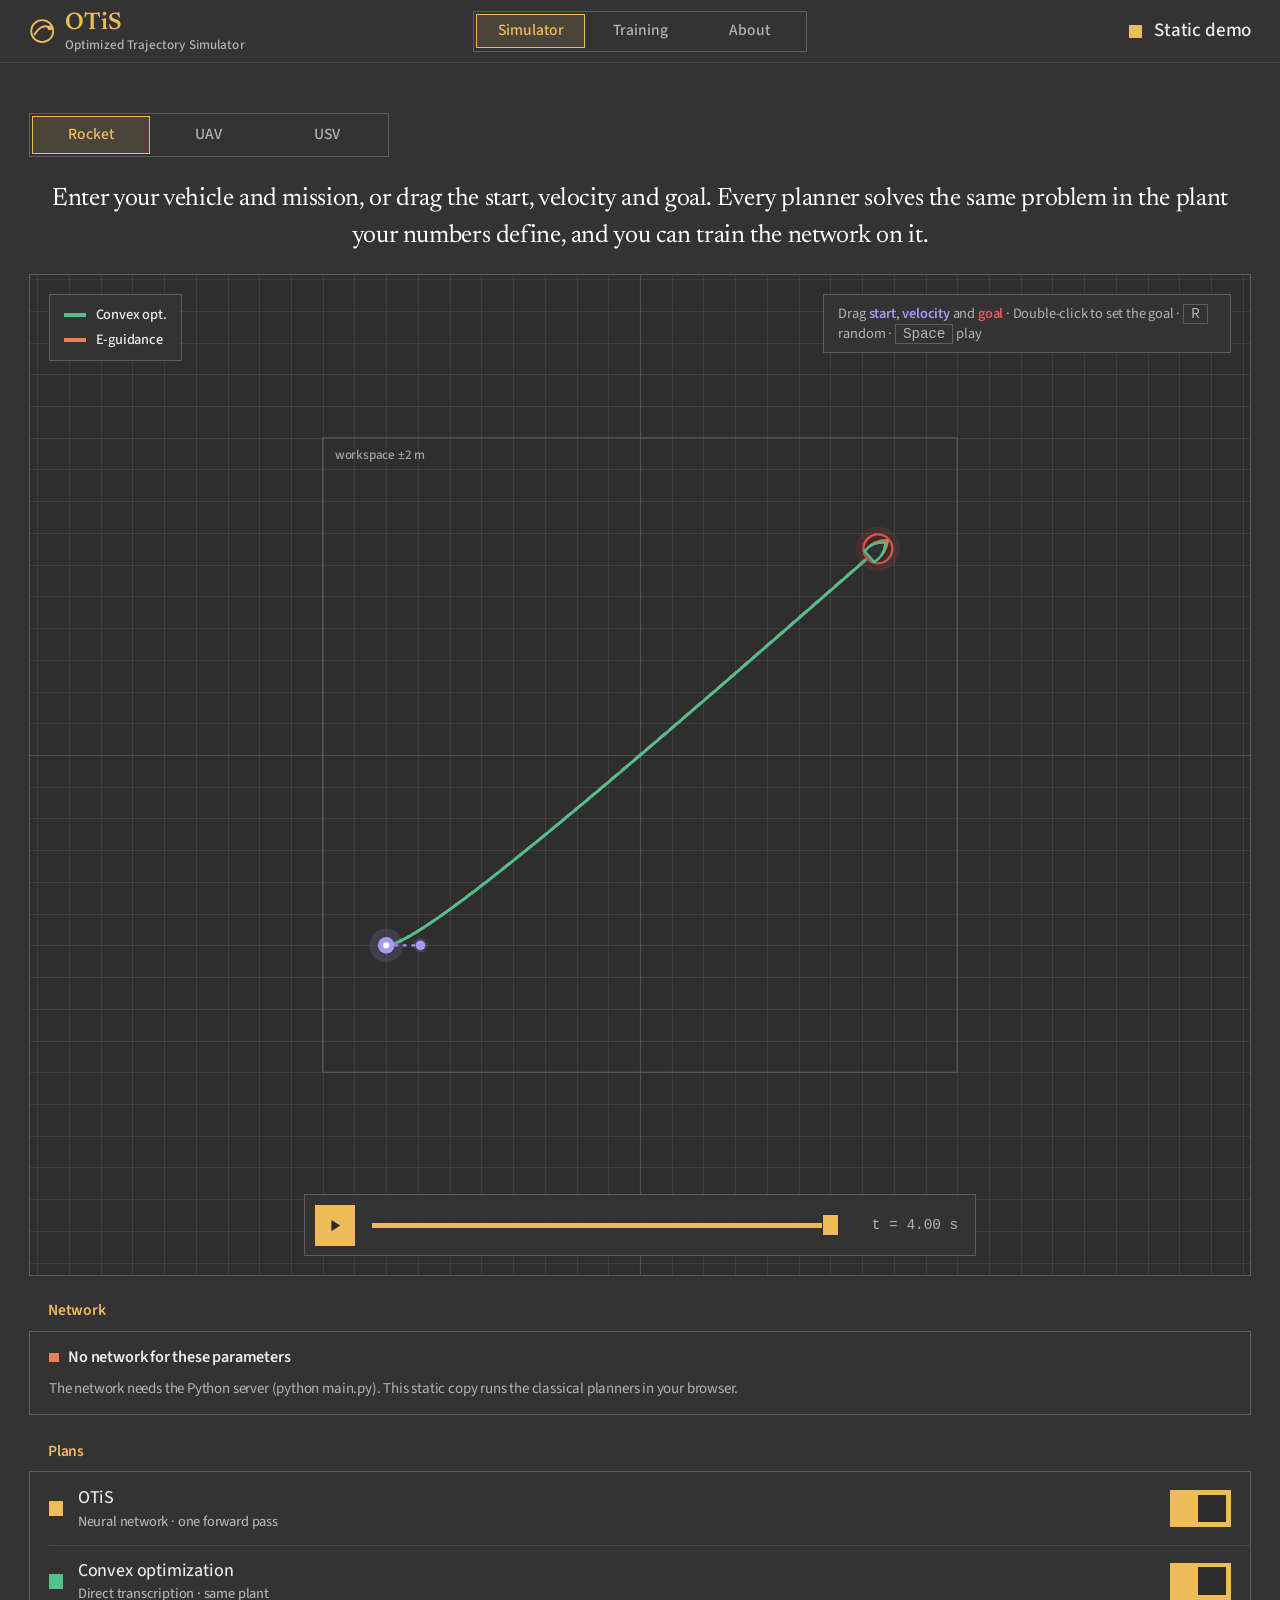
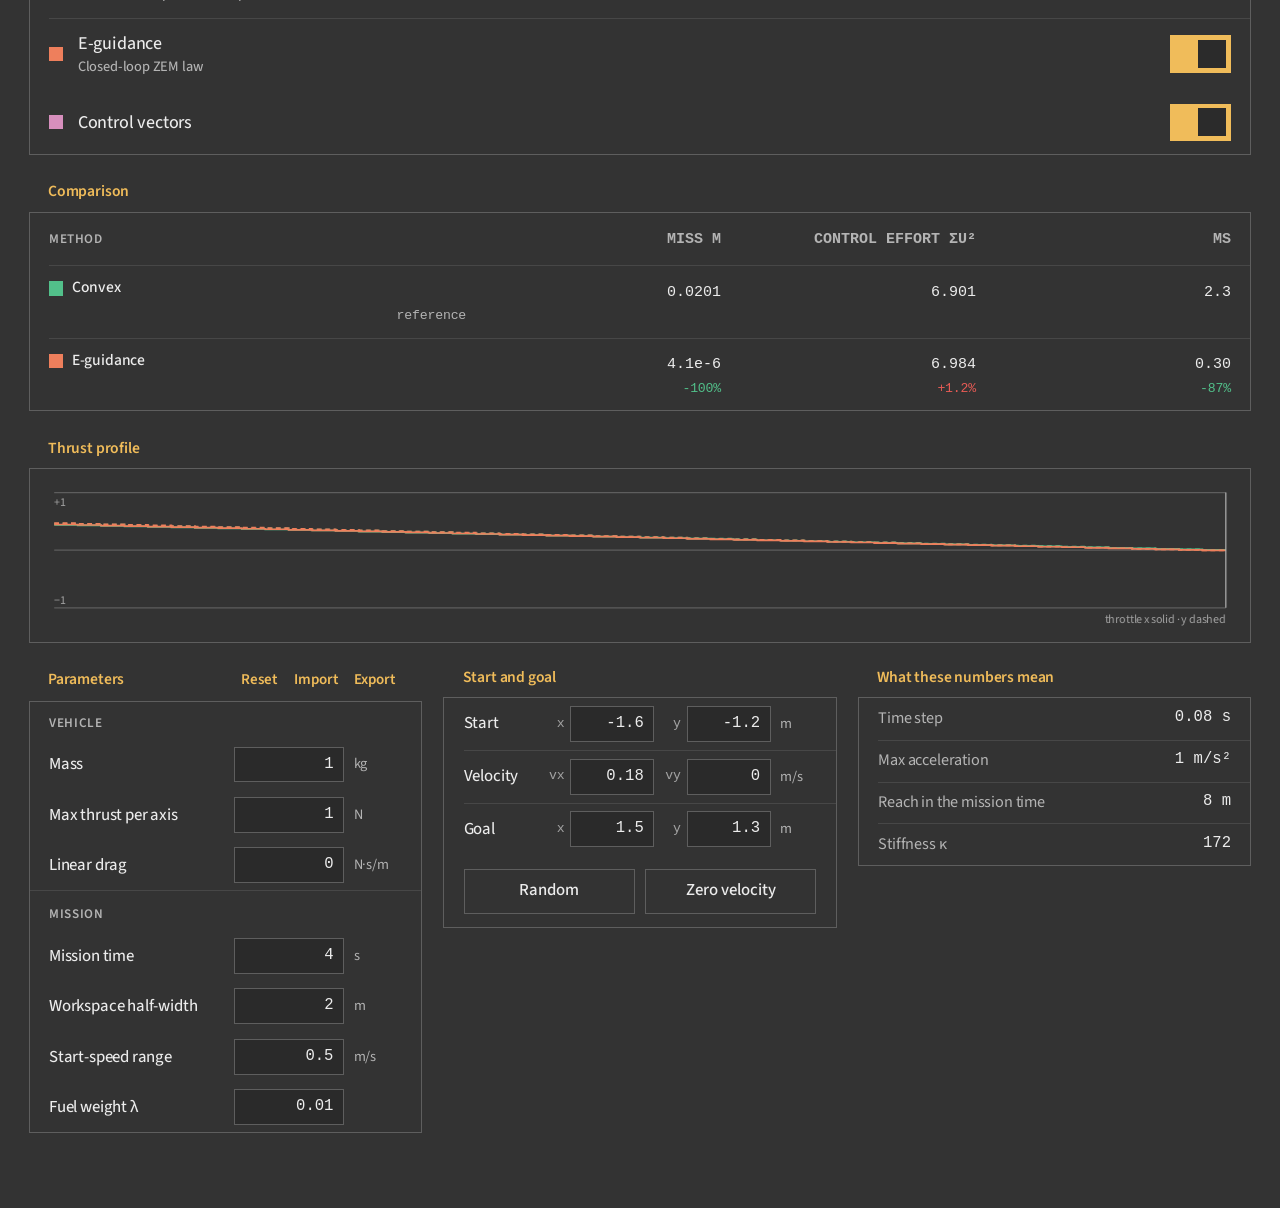
==== commit 292e607a: "Harden planning UI, use exact linear physics, and update the benchmark page. Update the standalone s" ====
--- a/docs/index.html
+++ b/docs/index.html
@@ -205,7 +205,7 @@
         <ol class="steps">
           <li><span class="n">1</span><div><b>Describe the vehicle</b><p>Mass, thrust, drag, gravity, mission time and workspace, or a preset. This defines the physics; it is the only input OTiS needs.</p></div></li>
           <li><span class="n">2</span><div><b>Invent missions</b><p>Each step draws 1,024 random starts, velocities and goals inside the workspace. The simulator is the data source.</p></div></li>
-          <li><span class="n">3</span><div><b>Plan and fly</b><p>The network outputs a thrust plan for each mission, and the plans are flown through a differentiable RK4 simulator.</p></div></li>
+          <li><span class="n">3</span><div><b>Plan and fly</b><p>The network outputs a thrust plan for each mission, and the plans are flown through a differentiable exact linear-plant simulator.</p></div></li>
           <li><span class="n">4</span><div><b>Score</b><p>Every flight gets one number: J = miss² + λ·control effort. Small λ favors accuracy; large λ saves fuel.</p></div></li>
           <li><span class="n">5</span><div><b>Learn exactly</b><p>Because the simulator is differentiable, the exact gradient of J flows back through every integration step into the network's weights.</p></div></li>
         </ol>
@@ -226,7 +226,7 @@
           <div class="card about-card">
             <div class="group-title">What it is compared with</div>
             <p><b>Convex optimization</b> (CVXPY + Clarabel): the way flight systems such as G-FOLD solve this class of problem, re-solved for every mission.</p>
-            <p><b>Apollo E-guidance</b>: the classic closed-form steering law, which steers for an exact rendezvous and spends more control effort to get it.</p>
+            <p><b>Apollo E-guidance</b>: the classic closed-form steering law. It aims to drive final position error to zero, spending more control effort to do so. Saturation and drag compensation can cause misses even on reachable missions; this bounded law is not a reachability guarantee. It does not try to match a final velocity.</p>
             <p><b>Exact optimum</b>: because this plant is linear, the true best plan can be computed, so the network's distance from optimal is measured, not estimated.</p>
           </div>
           <div class="card about-card">
@@ -236,7 +236,7 @@
           </div>
           <div class="card about-card">
             <div class="group-title">Honest limits</div>
-            <p>Training covers linear thrust plants today. Missing the target is penalized rather than forbidden, so the network trades a small miss for less effort, while E-guidance hits exactly. A network carries no hard guarantee; a solver does. The network's case is a fixed, tiny cost per plan that stays fixed as problems grow harder.</p>
+            <p>Training covers linear thrust plants today. The objective scores only the final position and the control effort; the arrival velocity is free, so a mission is an interception (fly-through), not a landing or docking. Missing is penalized rather than forbidden, so the optimizer and the network trade a small miss for less effort; E-guidance aims for zero miss but can miss both unreachable goals and some reachable goals under saturation.</p><p>The convex solver returns the provable optimum of this objective. The network returns an approximation without that guarantee, so the Simulator shows how far each network plan is from the optimum, and warns when a network is under-trained. Its case is a fixed, tiny cost per plan that stays fixed as problems grow harder.</p>
           </div>
           <div class="card about-card">
             <div class="group-title">Built with</div>
--- a/docs/styles.css
+++ b/docs/styles.css
@@ -10,7 +10,7 @@
   --fill-2: rgba(255, 255, 255, 0.11);
   --label: #ececec;
   --label-2: #b4b4b4;
-  --label-3: #8c8c8c;
+  --label-3: #a3a3a3;          /* 5.0:1 on #333333 (WCAG AA) */
   --line: #5e5e5e;             /* the thin box outline */
   --line-strong: #7a7a7a;
   --sep: #474747;              /* rows inside a box */
@@ -488,3 +488,21 @@
 .about .eq { font-family: var(--serif); font-size: 22px; text-align: center; padding: 12px 0; border-top: 1px solid var(--sep); border-bottom: 1px solid var(--sep); }
 @media (max-width: 1100px) { .steps { grid-template-columns: repeat(2, 1fr); } }
 @media (max-width: 768px) { .steps, .about-grid { grid-template-columns: 1fr; } .about-lead { padding: 20px; } .about-lead p { font-size: 18px; } }
+
+/* ---------- planner error note ---------- */
+.note.err { border-color: rgba(230, 91, 85, 0.75); color: var(--label); }
+.note.err b { color: var(--red); }
+
+/* ---------- phones: no horizontal page scroll ---------- */
+html, body { overflow-x: clip; }
+@media (max-width: 640px) {
+  .nav-inner { display: flex; flex-wrap: wrap; justify-content: space-between; height: auto; padding: 8px 16px; row-gap: 8px; }
+  .brand-text small { display: none; }
+  #tabs { order: 3; width: 100%; display: grid; grid-template-columns: repeat(3, 1fr); }
+  #tabs button { padding: 6px 4px; }
+  main { padding: 0 16px 48px; }
+  .log-tools { flex-wrap: wrap; row-gap: 8px; }
+  .log-head h2 .muted { display: block; margin: 4px 0 0; }
+  .hero h1 { font-size: 34px; }
+  .transport { left: 8px; right: 8px; }
+}
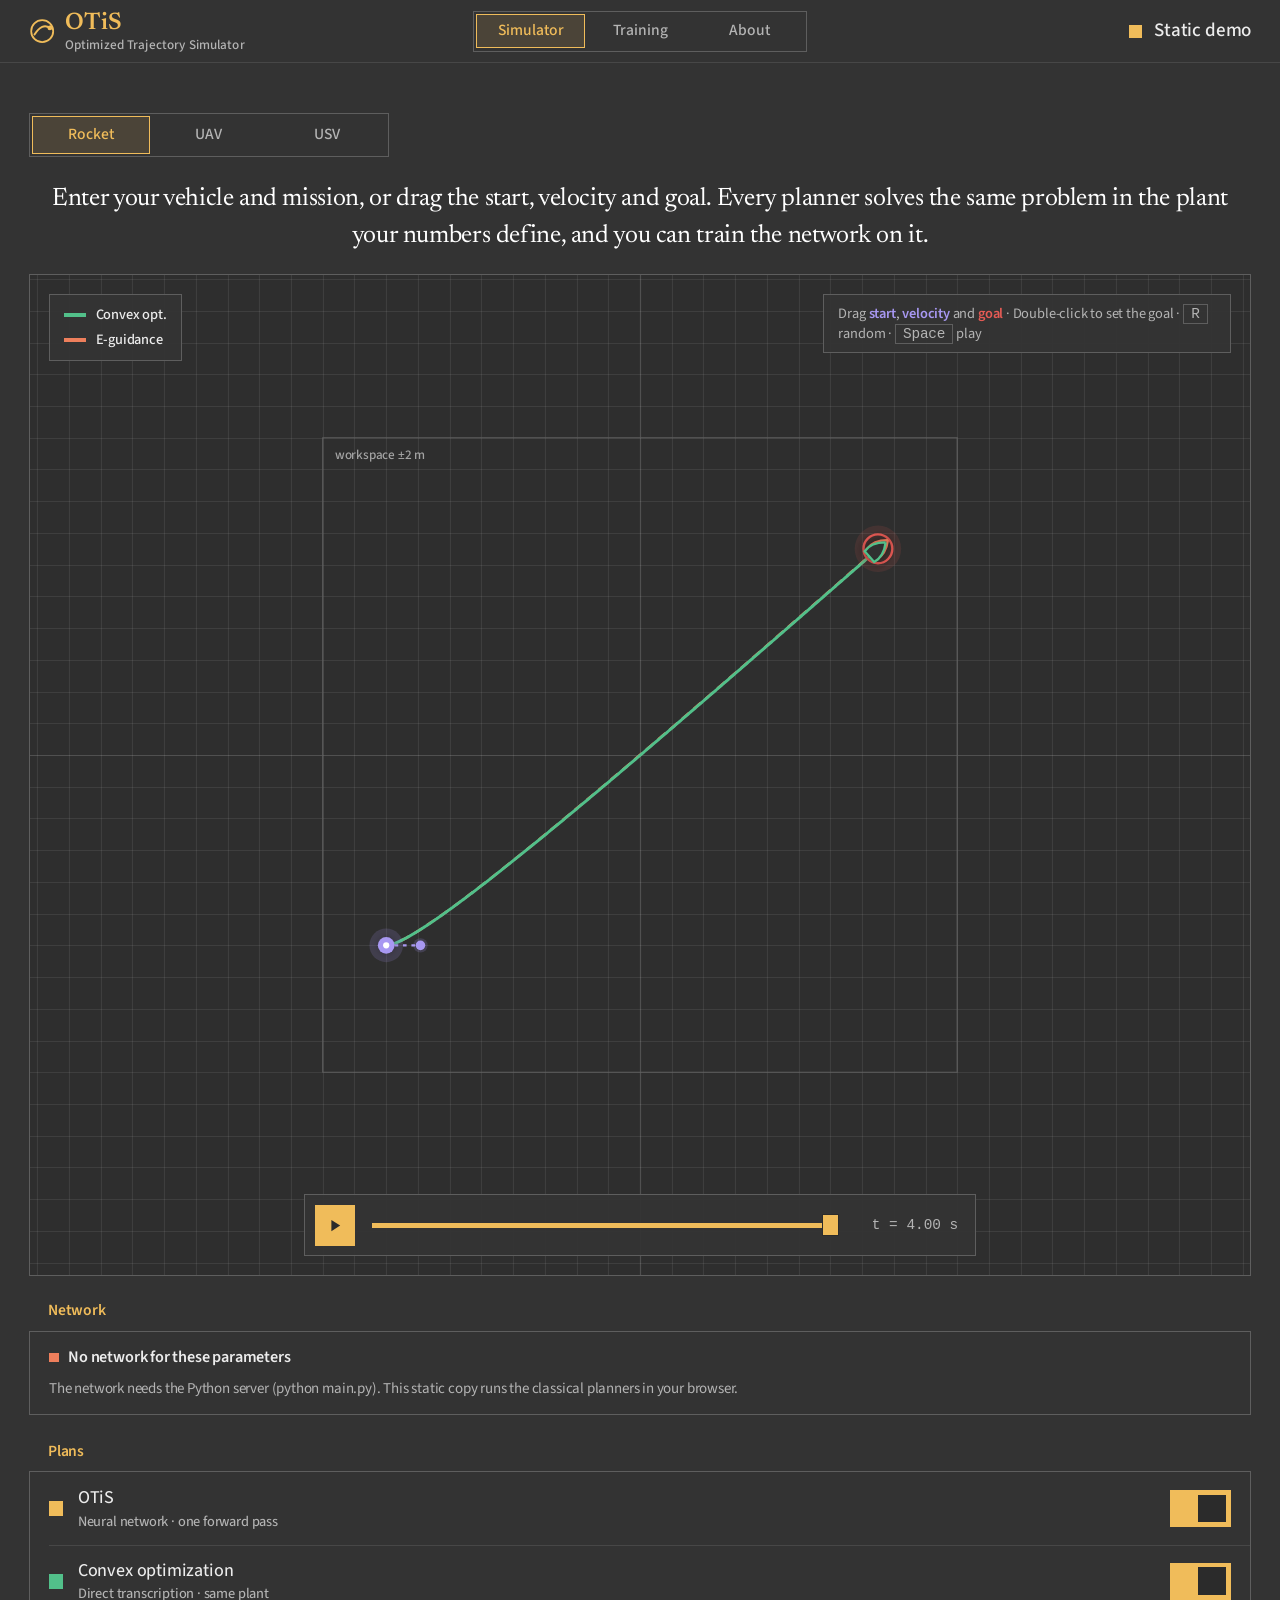
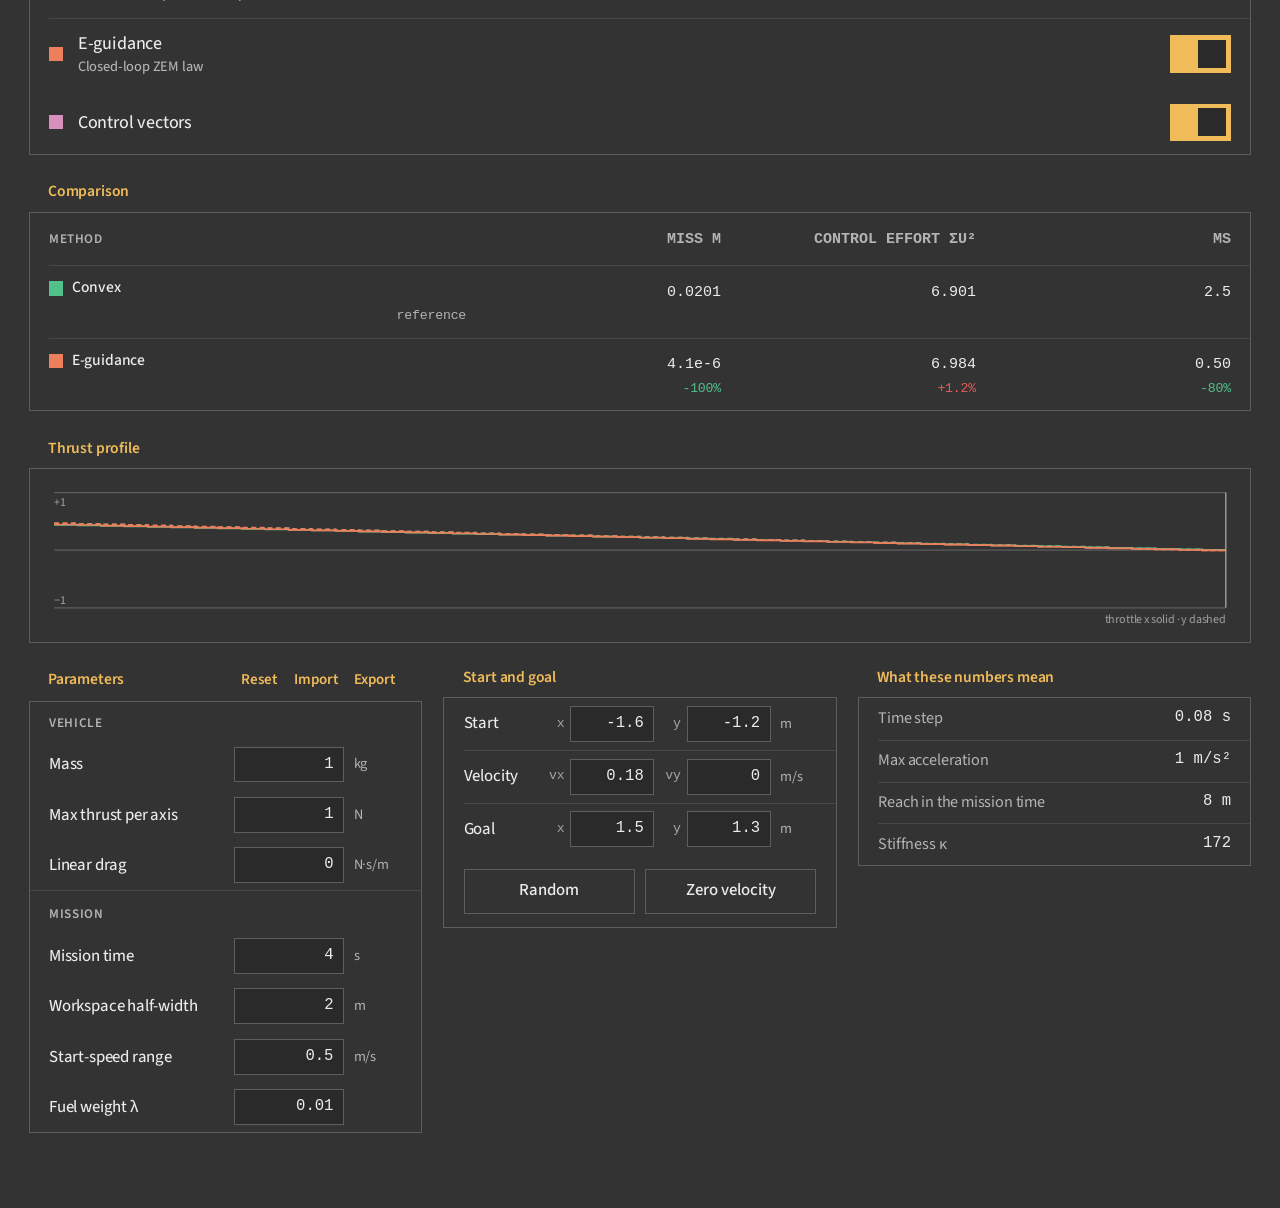
==== commit 9b041acb: "Rewrite the About tab for judges Explain the learned 50-command plan, miss-effort tradeoff and fly-t" ====
--- a/docs/index.html
+++ b/docs/index.html
@@ -191,58 +191,60 @@
     </section>
 
     <!-- ======================= ABOUT ======================= -->
-    <section class="view" id="view-about">
+    <section class="view" id="view-about" aria-labelledby="about-title">
       <div class="hero">
-        <h1>How OTiS works.</h1>
+        <h1 id="about-title">A thrust plan, from start to goal.</h1>
       </div>
       <div class="about">
         <div class="card about-lead">
-          <p>OTiS plans a vehicle's whole maneuver in one step. You give it where the vehicle is, how fast it is moving and where it has to be. A neural network answers with a complete plan: 50 thrust commands, one for each moment of the mission.</p>
-          <p>The network is not trained on examples. It learns by flying practice missions through a physics simulator and measuring, exactly, how every command it chose affected the miss and the fuel. There is no dataset to collect and no trial-and-error reinforcement learning.</p>
-        </div>
-
-        <div class="group-title about-h">The training loop</div>
+          <p>OTiS plans simulated maneuvers for a rocket, a drone (UAV), or a surface boat (USV). Set a starting position, velocity and goal, then compare the paths and see how close each planner gets for the effort it spends.</p>
+          <p>The interesting question is whether a neural network can learn to produce a useful plan in one pass, instead of solving an optimization problem afresh for every mission. OTiS checks that learned shortcut against the convex optimum: the best score available under the same model and thrust limits.</p>
+        </div>
+
+        <h2 class="about-h">From a mission to 50 commands</h2>
         <ol class="steps">
-          <li><span class="n">1</span><div><b>Describe the vehicle</b><p>Mass, thrust, drag, gravity, mission time and workspace, or a preset. This defines the physics; it is the only input OTiS needs.</p></div></li>
-          <li><span class="n">2</span><div><b>Invent missions</b><p>Each step draws 1,024 random starts, velocities and goals inside the workspace. The simulator is the data source.</p></div></li>
-          <li><span class="n">3</span><div><b>Plan and fly</b><p>The network outputs a thrust plan for each mission, and the plans are flown through a differentiable exact linear-plant simulator.</p></div></li>
-          <li><span class="n">4</span><div><b>Score</b><p>Every flight gets one number: J = miss² + λ·control effort. Small λ favors accuracy; large λ saves fuel.</p></div></li>
-          <li><span class="n">5</span><div><b>Learn exactly</b><p>Because the simulator is differentiable, the exact gradient of J flows back through every integration step into the network's weights.</p></div></li>
+          <li><span class="n" aria-hidden="true">1</span><div><h3>Describe the mission</h3><p>The network reads six numbers: two for position, two for velocity and two for the goal. It outputs 50 two-axis thrust commands at once. Each command is held for an equal slice of the mission time.</p></div></li>
+          <li><span class="n" aria-hidden="true">2</span><div><h3>Learn through practice</h3><p>Training draws random simulated missions and flies the network's plans. The simulator is differentiable: it tells training how changing a command would change the score. Those gradients, or directions for improvement, update the network without a collection of expert flight plans.</p></div></li>
+          <li><span class="n" aria-hidden="true">3</span><div><h3>Balance miss and effort</h3><p>The score combines squared final miss distance with control effort, the sum of squared thrust commands. Effort is a fuel proxy, not a measurement of propellant burned. A larger fuel weight puts more value on gentle commands; a smaller one favors accuracy.</p></div></li>
         </ol>
-        <p class="about-note">After training, a new mission costs a single forward pass: about a millisecond for one plan, and thousands of plans at once on a GPU.</p>
 
         <div class="about-grid">
           <div class="card about-card">
-            <div class="group-title">The physics</div>
-            <p>Thrust-driven vehicles (Rocket, UAV, USV) are a point mass in a plane, state [x, y, v<sub>x</sub>, v<sub>y</sub>]:</p>
-            <p class="eq">v̇ = (F<sub>max</sub>/m)·u − (c/m)·v − [0, g]</p>
-            <p>The throttle u is limited to [−1, 1] on each axis. A mission is 50 commands spread evenly over the mission time, each held for one step and integrated with fourth-order Runge–Kutta. Units are SI.</p>
+            <h2>Try it and compare</h2>
+            <p>Choose Rocket, UAV or USV in the Simulator. Drag the start, velocity arrow or goal, or edit the vehicle parameters. Compare paths, final miss, effort and planning time on the same mission.</p>
+            <p>The neural planner is an approximation, not a guarantee of the best plan. The convex / KKT optimum is the reliable reference for this model, so check the score gap as well as the path.</p>
+            <p>Available neural weights, live training and recorded training replays depend on the running app. Its Network and Training panels show what is available for the selected parameters.</p>
           </div>
           <div class="card about-card">
-            <div class="group-title">The network</div>
-            <p>A residual multilayer perceptron: pre-LayerNorm blocks with GELU and skip connections, from 0.6 M to 51 M parameters.</p>
-            <p>It is given physics-informed inputs: positions and velocities scaled to the workspace, and the zero-effort miss, which is where the vehicle would end up if it never fired. Its output passes through tanh, so every command stays inside the thrust limit.</p>
-          </div>
-          <div class="card about-card">
-            <div class="group-title">What it is compared with</div>
-            <p><b>Convex optimization</b> (CVXPY + Clarabel): the way flight systems such as G-FOLD solve this class of problem, re-solved for every mission.</p>
-            <p><b>Apollo E-guidance</b>: the classic closed-form steering law. It aims to drive final position error to zero, spending more control effort to do so. Saturation and drag compensation can cause misses even on reachable missions; this bounded law is not a reachability guarantee. It does not try to match a final velocity.</p>
-            <p><b>Exact optimum</b>: because this plant is linear, the true best plan can be computed, so the network's distance from optimal is measured, not estimated.</p>
-          </div>
-          <div class="card about-card">
-            <div class="group-title">One network per plant</div>
-            <p>A trained network is valid only for the physics and objective it learned: thrust-to-mass, gravity, drag-to-mass, mission time and λ. OTiS fingerprints each network with those values and shows it only when they match. Change a parameter and the Simulator offers to train a new one.</p>
-            <p>The stiffness κ in the Simulator predicts how hard that training will be. High thrust-to-weight with a small λ learns slowest.</p>
-          </div>
-          <div class="card about-card">
-            <div class="group-title">Honest limits</div>
-            <p>Training covers linear thrust plants today. The objective scores only the final position and the control effort; the arrival velocity is free, so a mission is an interception (fly-through), not a landing or docking. Missing is penalized rather than forbidden, so the optimizer and the network trade a small miss for less effort; E-guidance aims for zero miss but can miss both unreachable goals and some reachable goals under saturation.</p><p>The convex solver returns the provable optimum of this objective. The network returns an approximation without that guarantee, so the Simulator shows how far each network plan is from the optimum, and warns when a network is under-trained. Its case is a fixed, tiny cost per plan that stays fixed as problems grow harder.</p>
-          </div>
-          <div class="card about-card">
-            <div class="group-title">Built with</div>
-            <p>JAX, Flax and Optax for the simulator, network and training (on an RTX 5070 Ti through WSL2); CVXPY with Clarabel and OSQP for the solvers; SciPy for an independent integrator check. The interface is plain HTML, CSS and JavaScript with no build step.</p>
-          </div>
-        </div>
+            <h2>Know what arrival means</h2>
+            <p>This is a fly-through, not a landing. The score cares about position at the end of the mission, but does not require a final velocity or a soft stop. A miss is penalized, not forbidden, so even the optimum may trade some accuracy for less effort.</p>
+            <p>Apollo E-guidance is a bounded steering law: a formula that repeatedly aims toward the goal while respecting thrust limits. It is not a reachability guarantee. Saturation (requested thrust exceeding the limit) and drag compensation can cause misses even on reachable missions. It does not match a final velocity either.</p>
+          </div>
+        </div>
+
+        <details class="about-technical">
+          <summary>Technical details</summary>
+          <div class="about-technical-body">
+            <h2>The model and its exact transition</h2>
+            <p>All three presets use a two-dimensional point-mass model: position and velocity, without attitude, obstacles or detailed aerodynamics. Thrust accelerates the vehicle, linear drag slows it, and gravity acts downward. Units are SI.</p>
+            <p class="eq" role="math" aria-label="Position derivative equals velocity. Velocity derivative equals maximum thrust over mass times throttle, minus drag coefficient over mass times velocity, minus downward gravity."><span>d<var>p</var>/d<var>t</var> = <var>v</var></span><span>d<var>v</var>/d<var>t</var> = (<var>F</var><sub>max</sub>/<var>m</var>)<var>u</var> &minus; (<var>c</var>/<var>m</var>)<var>v</var> &minus; [0, <var>g</var>]</span></p>
+            <p>Here <var>p</var> and <var>v</var> are two-axis position and velocity; <var>F</var><sub>max</sub> is maximum thrust per axis, <var>m</var> is mass, <var>c</var> is the linear drag coefficient and <var>g</var> is gravity. Each throttle component <var>u</var> is bounded between &minus;1 and 1.</p>
+            <p>Python and the browser use an exact linear zero-order-hold transition: they solve this model over each step with thrust held constant, rather than approximating it with RK4. With step length <var>h</var> = mission time / 50, define <var>k</var> = <var>c</var>/<var>m</var> and <var>a</var> = (<var>F</var><sub>max</sub>/<var>m</var>)<var>u</var> &minus; [0, <var>g</var>].</p>
+            <p class="eq" role="math" aria-label="Decay e equals exp of minus k h. Tau equals one minus e divided by k. q equals h minus tau divided by k. Next position equals position plus tau times velocity plus q times acceleration. Next velocity equals e times velocity plus tau times acceleration."><span><var>e</var> = exp(&minus;<var>k h</var>), &nbsp; <var>&tau;</var> = (1 &minus; <var>e</var>)/<var>k</var>, &nbsp; <var>q</var> = (<var>h</var> &minus; <var>&tau;</var>)/<var>k</var></span><span><var>p</var><sub>next</sub> = <var>p</var> + <var>&tau;v</var> + <var>qa</var></span><span><var>v</var><sub>next</sub> = <var>ev</var> + <var>&tau;a</var></span></p>
+            <p>The implementation uses <code>expm1</code> and small-drag series to avoid cancellation: subtracting nearly equal numbers would otherwise lose precision. At zero drag, <var>e</var> = 1, <var>&tau;</var> = <var>h</var> and <var>q</var> = <var>h</var><sup>2</sup>/2. Exact refers to this simplified model, subject to floating-point precision, not to real-world flight.</p>
+            <p>The legacy stiffness admission limit remains: combinations with (<var>c</var>/<var>m</var>)<var>h</var> &gt; 32 are rejected, corresponding to more than 64 former RK4 substeps. This is a retained parameter guard, not the integrator used today.</p>
+
+            <h2>What training minimizes</h2>
+            <p class="eq" role="math" aria-label="J equals squared distance between final position and goal, plus lambda times the sum from step zero to 49 of squared x throttle plus squared y throttle."><span><var>J</var> = &Vert;<var>p</var><sub>50</sub> &minus; <var>p</var><sub>goal</sub>&Vert;<sup>2</sup></span><span>+ <var>&lambda;</var> &sum;<sub>i=0</sub><sup>49</sup> (<var>u</var><sub>i,x</sub><sup>2</sup> + <var>u</var><sub>i,y</sub><sup>2</sup>)</span></p>
+            <p><var>&lambda;</var> is <code>lambda_fuel</code>, the weight on effort. There is no terminal-velocity term. The same objective scores the neural and convex plans; the effort sum is not a physical fuel-consumption model.</p>
+            <p>Linear dynamics and box-bounded commands make this a convex quadratic problem: a problem whose optimum can be found reliably rather than guessed. The KKT optimality conditions provide a numerical reference by bisection. The Python app can also solve the same problem with CVXPY and Clarabel; the browser uses the KKT solution.</p>
+
+            <h2>The learned shortcut</h2>
+            <p>The policy is a residual multilayer perceptron: connected layers with skip connections that help training. Pre-layer normalization rescales internal features, GELU is a smooth activation, and a final <code>tanh</code> plus clipping bounds the commands. One forward pass means running these layers once to produce the whole open-loop plan, without replanning during that rollout.</p>
+            <p>Inputs include scaled position, velocity and goal, goal-minus-position, and a zero-effort-miss feature: a simple estimate of the miss without thrust using initial velocity and a gravity correction. That feature is not the exact drag-aware free-flight solution; the simulator still uses drag when scoring the plan.</p>
+            <p>Weights are tied to thrust-to-mass, gravity, drag-to-mass, mission time and effort weight. A plan learned for one setting should not be treated as validated for another. JAX, Flax and Optax support training; the interface uses plain HTML, CSS and JavaScript, with no build step or external math library.</p>
+          </div>
+        </details>
       </div>
     </section>
   </main>
--- a/docs/styles.css
+++ b/docs/styles.css
@@ -468,26 +468,36 @@
 
 
 /* ---------- about ---------- */
-.about { max-width: 1240px; margin: 0 auto; }
-.about p { margin: 0 0 12px; font-size: 17.5px; line-height: 1.55; color: var(--label); }
-.about p:last-child { margin-bottom: 0; }
-.about-lead { padding: 28px 32px; margin-bottom: 34px; }
-.about-lead p { font-size: 20px; }
-.about-h { margin: 0 0 14px; font-size: 16px; }
-.steps { list-style: none; margin: 0; padding: 0; display: grid; grid-template-columns: repeat(5, 1fr); gap: 16px; }
-.steps li { border: 1px solid var(--line); padding: 18px 18px 20px; display: flex; flex-direction: column; gap: 12px; }
-.steps .n { width: 34px; height: 34px; display: grid; place-items: center; background: var(--accent); color: var(--on-accent); font-weight: 700; font-size: 17px; }
-.steps b { display: block; font-size: 18px; margin-bottom: 6px; }
-.steps p { font-size: 15.6px; color: var(--label-2); margin: 0; }
-.about-note { margin: 16px 0 34px !important; color: var(--label-2) !important; font-family: var(--serif); font-style: italic; font-size: 19px !important; text-align: center; }
-.about-grid { display: grid; grid-template-columns: repeat(2, 1fr); gap: 20px; }
-.about-card { padding: 22px 26px; }
-.about-card .group-title { margin: 0 0 12px; font-size: 16px; }
-.about-card p { font-size: 16.5px; }
-.about-card b { color: var(--label); }
-.about .eq { font-family: var(--serif); font-size: 22px; text-align: center; padding: 12px 0; border-top: 1px solid var(--sep); border-bottom: 1px solid var(--sep); }
-@media (max-width: 1100px) { .steps { grid-template-columns: repeat(2, 1fr); } }
-@media (max-width: 768px) { .steps, .about-grid { grid-template-columns: 1fr; } .about-lead { padding: 20px; } .about-lead p { font-size: 18px; } }
+#view-about .about { max-width: 1240px; margin: 0 auto; overflow-wrap: anywhere; }
+#view-about .about p { margin: 0 0 12px; font-size: 17.5px; line-height: 1.55; color: var(--label); }
+#view-about .about p:last-child { margin-bottom: 0; }
+#view-about .about-lead { padding: 28px 32px; margin-bottom: 28px; }
+#view-about .about-lead p { font-size: 20px; }
+#view-about h2 { margin: 0 0 14px; font-size: 21px; font-weight: 600; color: var(--accent); }
+#view-about h3 { margin: 0 0 8px; font-size: 18px; font-weight: 600; }
+#view-about .steps { list-style: none; margin: 0 0 28px; padding: 0; display: grid; grid-template-columns: repeat(3, minmax(0, 1fr)); gap: 16px; }
+#view-about .steps li { border: 1px solid var(--line); padding: 20px; display: flex; flex-direction: column; gap: 12px; min-width: 0; }
+#view-about .steps .n { width: 34px; height: 34px; display: grid; place-items: center; background: var(--accent); color: var(--on-accent); font-weight: 700; }
+#view-about .steps p { font-size: 16.5px; }
+#view-about .about-grid { display: grid; grid-template-columns: repeat(2, minmax(0, 1fr)); gap: 20px; }
+#view-about .about-card { padding: 22px 26px; min-width: 0; }
+#view-about .about-technical { margin-top: 28px; border: 1px solid var(--line); min-width: 0; }
+#view-about summary { padding: 18px 24px; cursor: pointer; color: var(--accent); font-size: 20px; font-weight: 600; }
+#view-about summary:hover { background: var(--fill); }
+#view-about summary:focus-visible { outline: 2px solid var(--accent); outline-offset: 3px; }
+#view-about .about-technical-body { padding: 8px 24px 24px; min-width: 0; }
+#view-about .about-technical-body h2:not(:first-child) { margin-top: 26px; }
+#view-about .about .eq { display: flex; flex-wrap: wrap; gap: 8px 16px; max-width: 100%; padding: 14px 0; border-top: 1px solid var(--sep); border-bottom: 1px solid var(--sep); font-family: var(--serif); font-size: 21px; line-height: 1.8; overflow-wrap: anywhere; }
+#view-about .eq > span { max-width: 100%; }
+#view-about .eq sub, #view-about .eq sup { font-size: .7em; }
+@media (max-width: 900px) { #view-about .steps { grid-template-columns: 1fr; } }
+@media (max-width: 768px) {
+  #view-about .about-grid { grid-template-columns: 1fr; }
+  #view-about .about-lead, #view-about .about-card { padding: 20px; }
+  #view-about .about-lead p { font-size: 18px; }
+  #view-about summary { padding: 16px 20px; }
+  #view-about .about-technical-body { padding: 4px 20px 20px; }
+}
 
 /* ---------- planner error note ---------- */
 .note.err { border-color: rgba(230, 91, 85, 0.75); color: var(--label); }
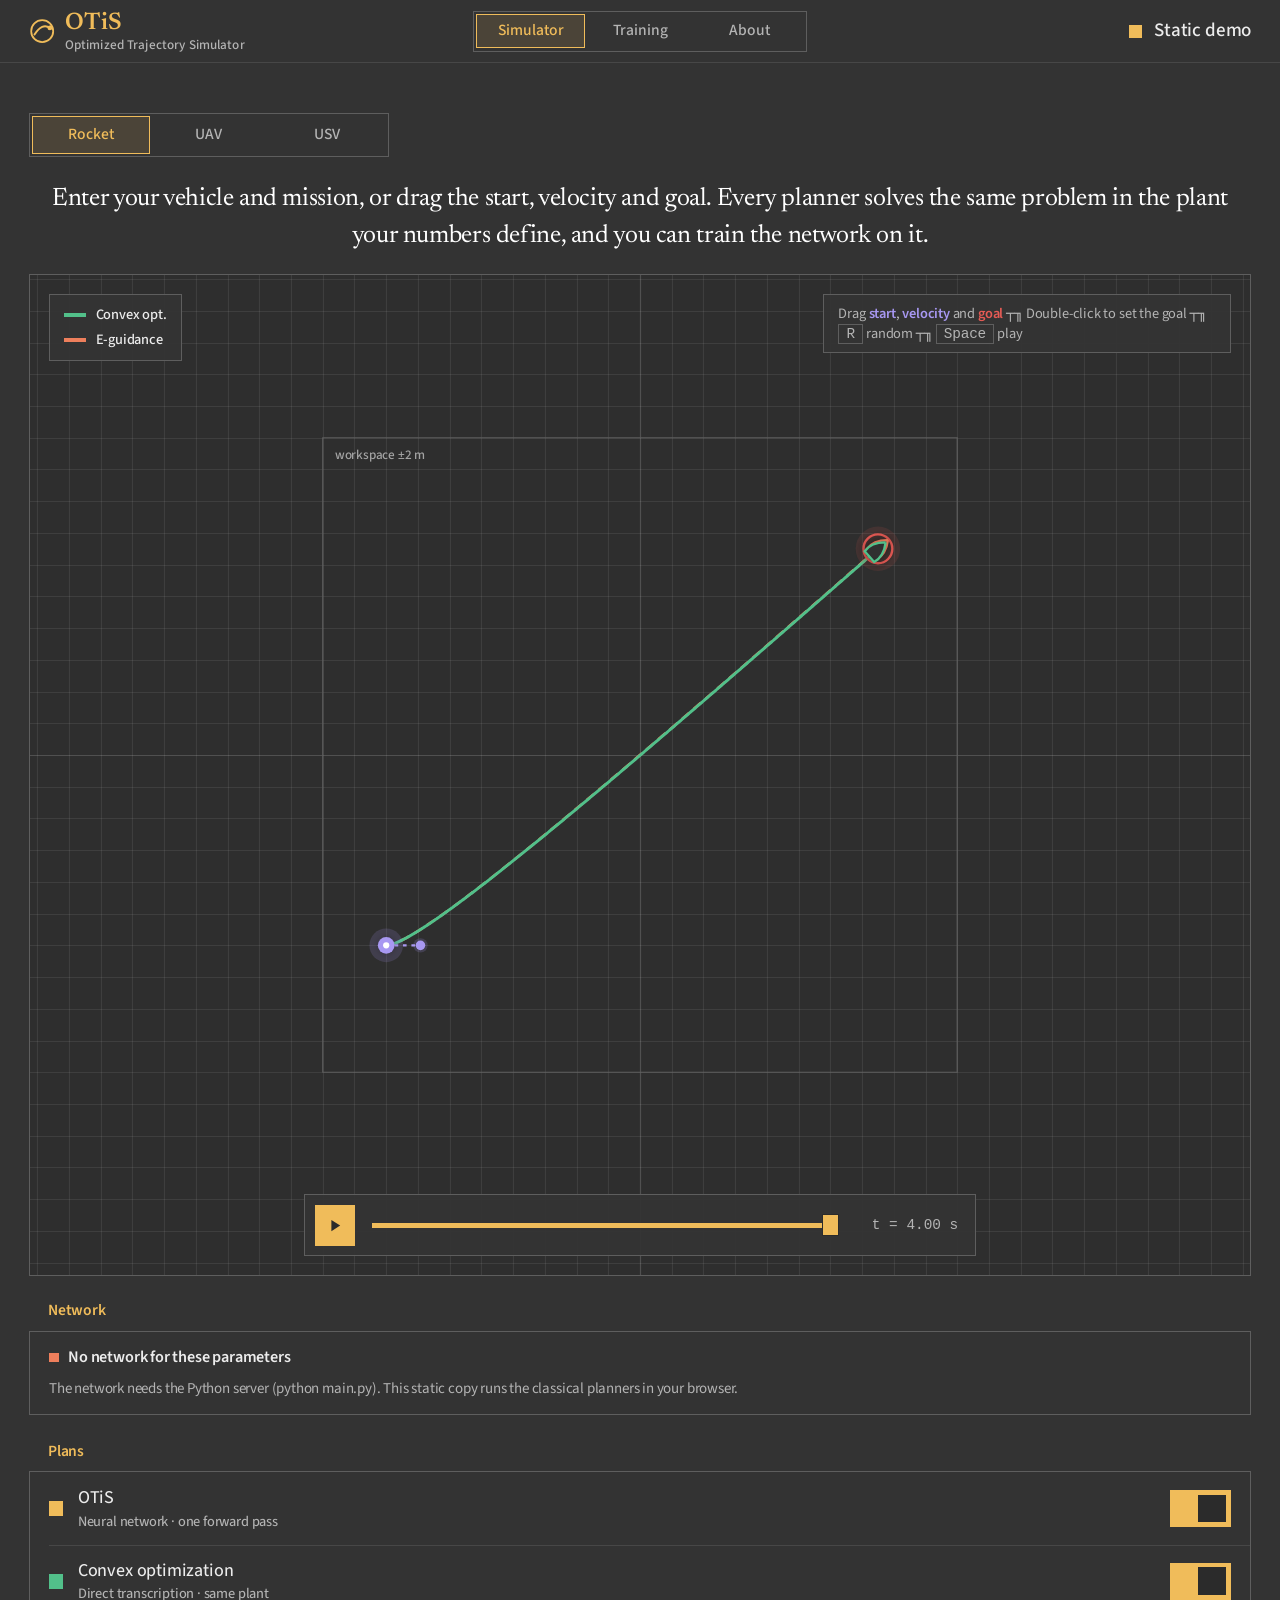
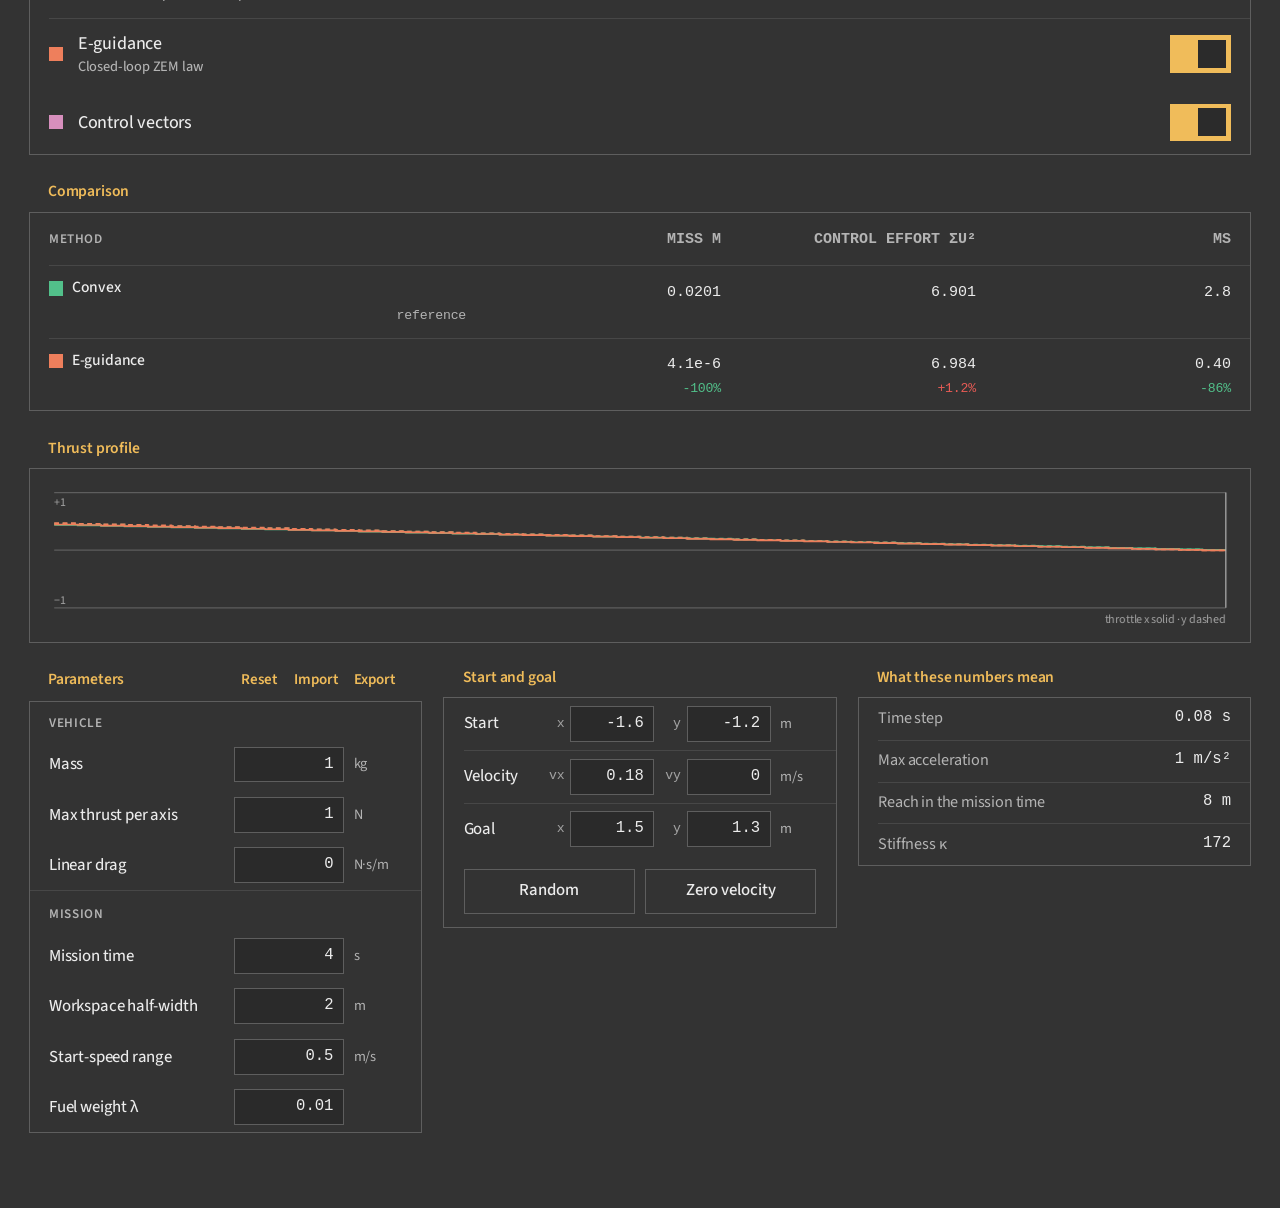
==== commit 2b14e815: "Rename the About title to How it works. Use a section heading that tells judges what the tab explain" ====
--- a/docs/index.html
+++ b/docs/index.html
@@ -24,7 +24,7 @@
         <button role="tab" data-tab="about">About</button>
         <span class="seg-thumb"></span>
       </div>
-      <div class="status" id="status"><span class="dot"></span><span id="status-text">Connecting…</span></div>
+      <div class="status" id="status"><span class="dot"></span><span id="status-text">ConnectingΓÇª</span></div>
     </div>
   </header>
 
@@ -79,7 +79,7 @@
         <div class="stage card">
           <canvas id="sim-canvas"></canvas>
           <div class="legend glass" id="sim-legend"></div>
-          <div class="hint glass" id="sim-hint">Drag <b class="c-start">start</b>, <b class="c-vel">velocity</b> and <b class="c-goal">goal</b> · Double-click to set the goal · <kbd>R</kbd> random · <kbd>Space</kbd> play</div>
+          <div class="hint glass" id="sim-hint">Drag <b class="c-start">start</b>, <b class="c-vel">velocity</b> and <b class="c-goal">goal</b> ┬╖ Double-click to set the goal ┬╖ <kbd>R</kbd> random ┬╖ <kbd>Space</kbd> play</div>
           <div class="transport glass">
             <button class="icon-btn" id="play-btn" aria-label="Play"><svg viewBox="0 0 24 24"><path d="M8 5v14l11-7z"/></svg></button>
             <input type="range" id="time-slider" min="0" max="50" value="50" step="0.01" aria-label="Time">
@@ -158,10 +158,10 @@
                 <div class="progress"><div id="progress-bar"></div></div>
               </div>
               <div class="kpis">
-                <div class="kpi"><span class="kpi-val" id="k-loss">—</span><span class="kpi-lab">Validation loss</span></div>
-                <div class="kpi"><span class="kpi-val" id="k-dist">—</span><span class="kpi-lab">Mean miss</span></div>
-                <div class="kpi"><span class="kpi-val" id="k-rate">—</span><span class="kpi-lab">Steps / s</span></div>
-                <div class="kpi"><span class="kpi-val" id="k-params">—</span><span class="kpi-lab">Parameters</span></div>
+                <div class="kpi"><span class="kpi-val" id="k-loss">ΓÇö</span><span class="kpi-lab">Validation loss</span></div>
+                <div class="kpi"><span class="kpi-val" id="k-dist">ΓÇö</span><span class="kpi-lab">Mean miss</span></div>
+                <div class="kpi"><span class="kpi-val" id="k-rate">ΓÇö</span><span class="kpi-lab">Steps / s</span></div>
+                <div class="kpi"><span class="kpi-val" id="k-params">ΓÇö</span><span class="kpi-lab">Parameters</span></div>
               </div>
             </div>
           </div>
@@ -186,14 +186,14 @@
           </div>
         </div>
         <div class="table-wrap log-wrap"><table id="log-table"></table></div>
-        <small class="muted log-foot">Validation metrics are measured on the same fixed set of unseen missions at every row. Δ val is the change from the row below. Time excludes compilation and pauses.</small>
+        <small class="muted log-foot">Validation metrics are measured on the same fixed set of unseen missions at every row. ╬ö val is the change from the row below. Time excludes compilation and pauses.</small>
       </div>
     </section>
 
     <!-- ======================= ABOUT ======================= -->
     <section class="view" id="view-about" aria-labelledby="about-title">
       <div class="hero">
-        <h1 id="about-title">A thrust plan, from start to goal.</h1>
+        <h1 id="about-title">How it works</h1>
       </div>
       <div class="about">
         <div class="card about-lead">
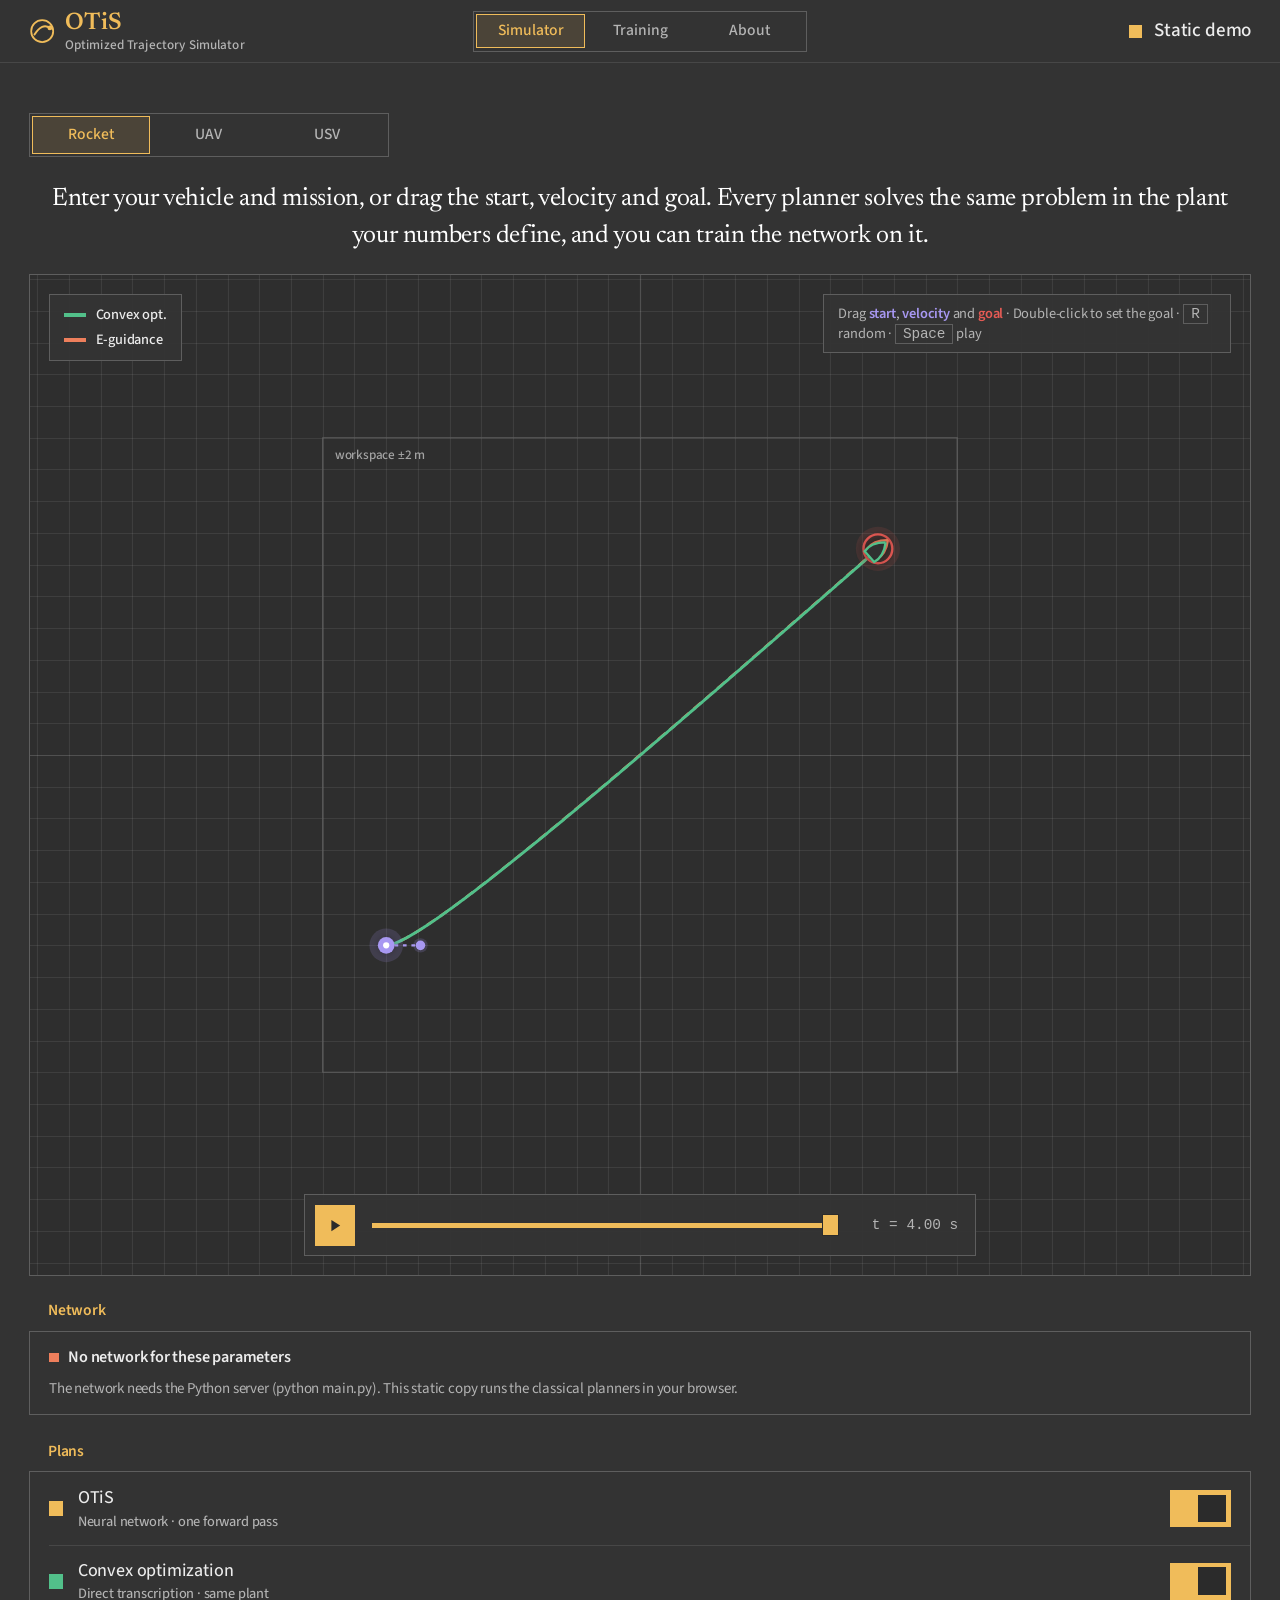
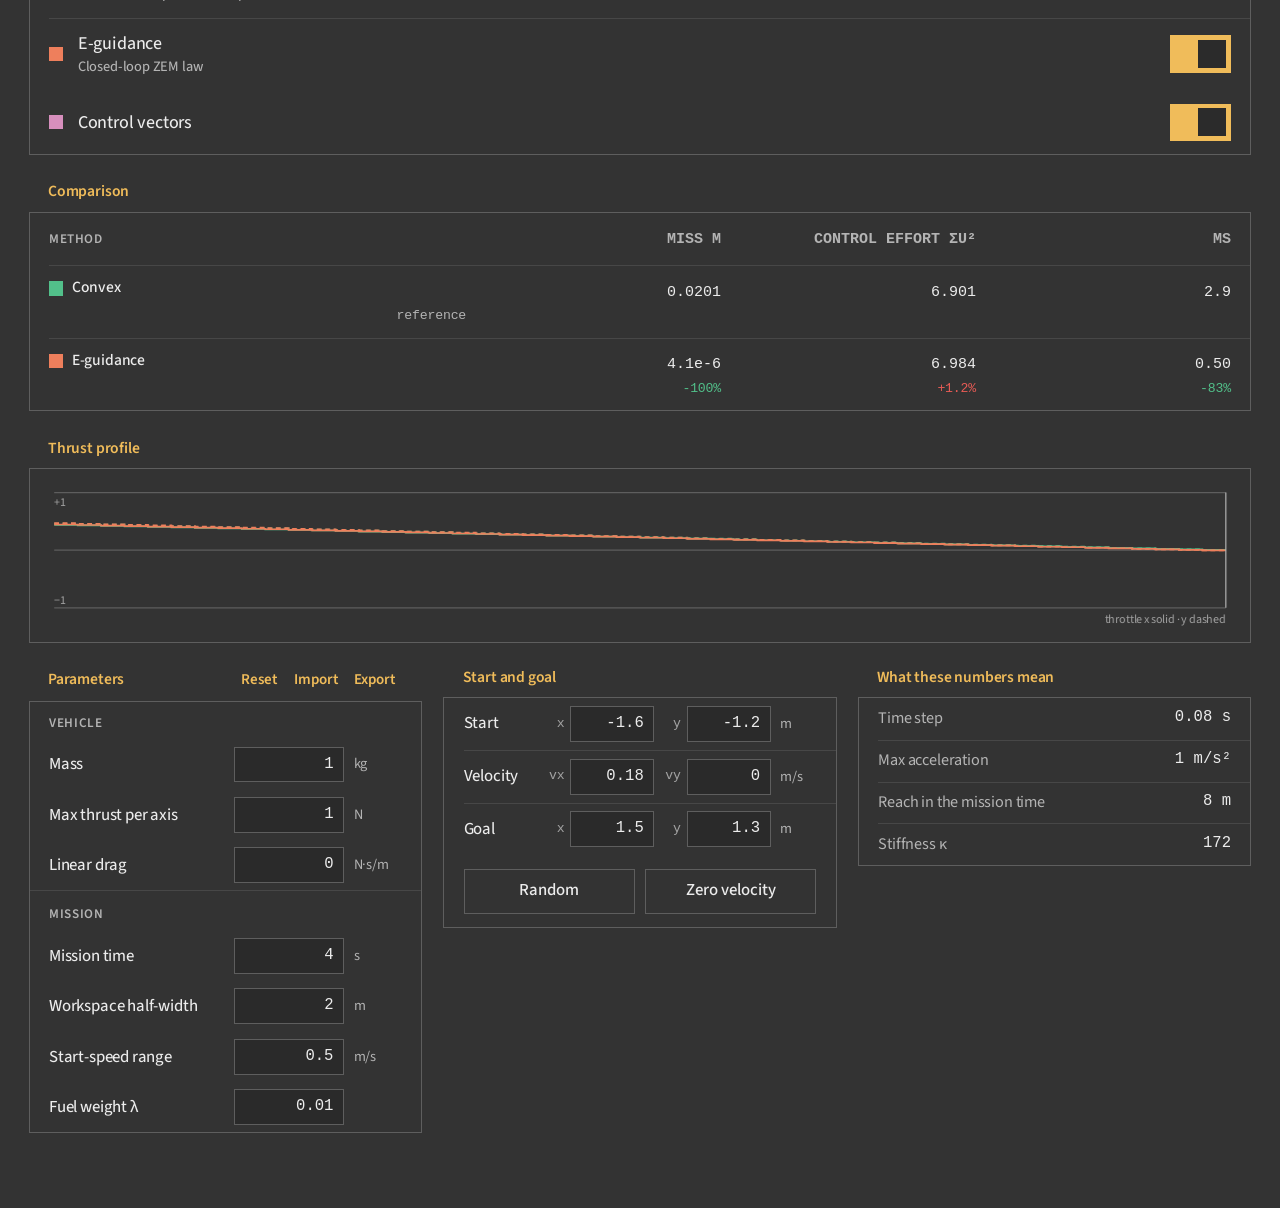
==== commit ac6f44e5: "Restore original punctuation in the About title change. Keep the How it works heading without alteri" ====
--- a/docs/index.html
+++ b/docs/index.html
@@ -24,7 +24,7 @@
         <button role="tab" data-tab="about">About</button>
         <span class="seg-thumb"></span>
       </div>
-      <div class="status" id="status"><span class="dot"></span><span id="status-text">ConnectingΓÇª</span></div>
+      <div class="status" id="status"><span class="dot"></span><span id="status-text">Connecting…</span></div>
     </div>
   </header>
 
@@ -79,7 +79,7 @@
         <div class="stage card">
           <canvas id="sim-canvas"></canvas>
           <div class="legend glass" id="sim-legend"></div>
-          <div class="hint glass" id="sim-hint">Drag <b class="c-start">start</b>, <b class="c-vel">velocity</b> and <b class="c-goal">goal</b> ┬╖ Double-click to set the goal ┬╖ <kbd>R</kbd> random ┬╖ <kbd>Space</kbd> play</div>
+          <div class="hint glass" id="sim-hint">Drag <b class="c-start">start</b>, <b class="c-vel">velocity</b> and <b class="c-goal">goal</b> · Double-click to set the goal · <kbd>R</kbd> random · <kbd>Space</kbd> play</div>
           <div class="transport glass">
             <button class="icon-btn" id="play-btn" aria-label="Play"><svg viewBox="0 0 24 24"><path d="M8 5v14l11-7z"/></svg></button>
             <input type="range" id="time-slider" min="0" max="50" value="50" step="0.01" aria-label="Time">
@@ -158,10 +158,10 @@
                 <div class="progress"><div id="progress-bar"></div></div>
               </div>
               <div class="kpis">
-                <div class="kpi"><span class="kpi-val" id="k-loss">ΓÇö</span><span class="kpi-lab">Validation loss</span></div>
-                <div class="kpi"><span class="kpi-val" id="k-dist">ΓÇö</span><span class="kpi-lab">Mean miss</span></div>
-                <div class="kpi"><span class="kpi-val" id="k-rate">ΓÇö</span><span class="kpi-lab">Steps / s</span></div>
-                <div class="kpi"><span class="kpi-val" id="k-params">ΓÇö</span><span class="kpi-lab">Parameters</span></div>
+                <div class="kpi"><span class="kpi-val" id="k-loss">—</span><span class="kpi-lab">Validation loss</span></div>
+                <div class="kpi"><span class="kpi-val" id="k-dist">—</span><span class="kpi-lab">Mean miss</span></div>
+                <div class="kpi"><span class="kpi-val" id="k-rate">—</span><span class="kpi-lab">Steps / s</span></div>
+                <div class="kpi"><span class="kpi-val" id="k-params">—</span><span class="kpi-lab">Parameters</span></div>
               </div>
             </div>
           </div>
@@ -186,7 +186,7 @@
           </div>
         </div>
         <div class="table-wrap log-wrap"><table id="log-table"></table></div>
-        <small class="muted log-foot">Validation metrics are measured on the same fixed set of unseen missions at every row. ╬ö val is the change from the row below. Time excludes compilation and pauses.</small>
+        <small class="muted log-foot">Validation metrics are measured on the same fixed set of unseen missions at every row. Δ val is the change from the row below. Time excludes compilation and pauses.</small>
       </div>
     </section>
 
